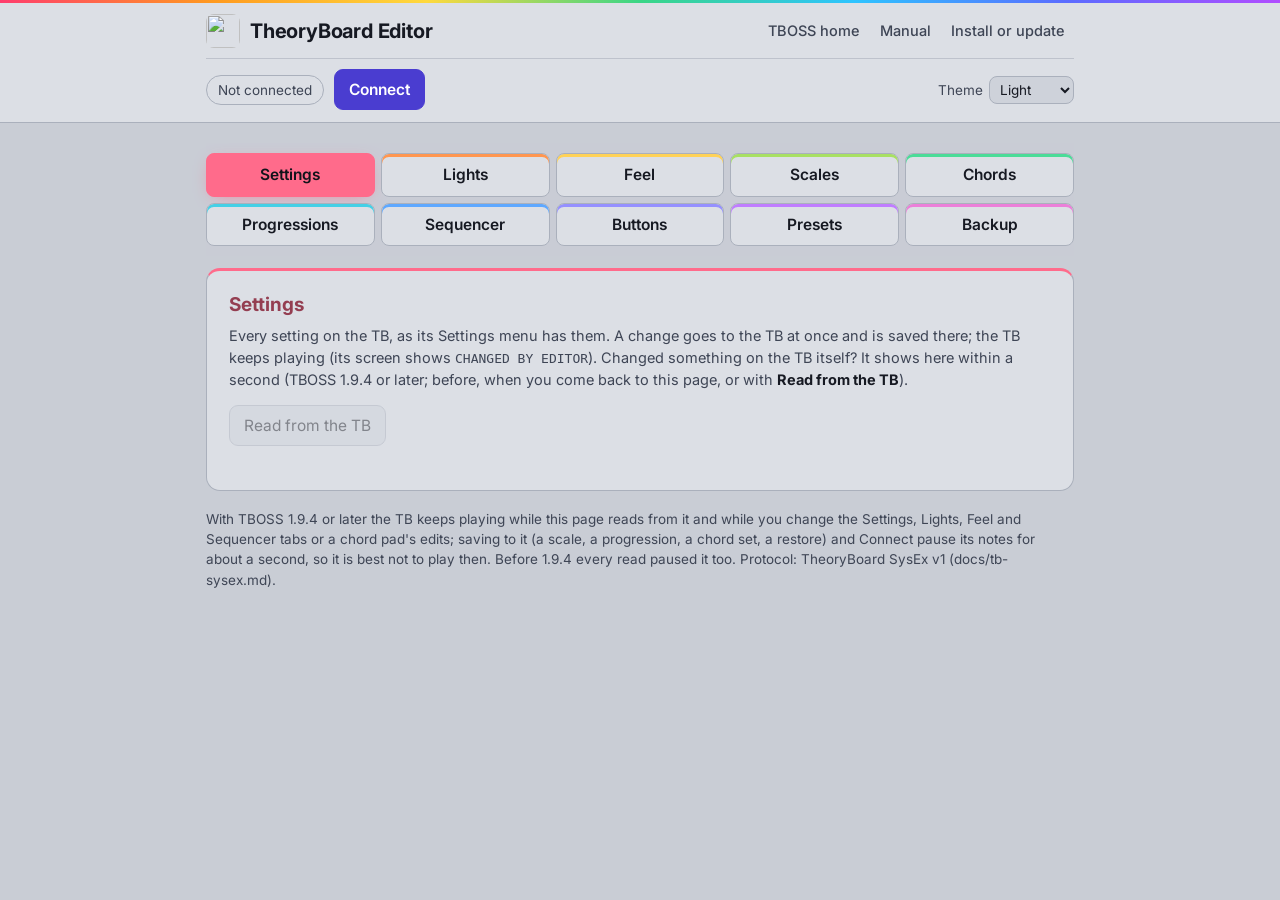
==== webapp/editor.html @ 61154320 "TBOSS 2.3: Modes, external MIDI control, tighter timing, firmer pad defaults Modes (modal interchang" ====
<!doctype html>
<!-- SPDX-License-Identifier: GPL-3.0-or-later - TheoryBoard editor: the scale library and favorites,
     user scales, chord progressions, chord sets, the center buttons, settings backup and external-memory
     backup over Web MIDI SysEx
     (protocol: tb-protocol.js, docs/tb-sysex.md; scale list: tb-scales.js from scripts/gen_scales.py;
     chord names: tb-chords.js).
     Start it with:  python scripts/tboss_editor.py   (serves it on localhost and opens it) -->
<html lang="en">
<head>
<meta charset="utf-8">
<meta name="viewport" content="width=device-width, initial-scale=1">
<title>TheoryBoard Editor</title>
<link rel="icon" href="site/tboss-logo.jpg">
<link rel="preconnect" href="https://fonts.googleapis.com">
<link rel="preconnect" href="https://fonts.gstatic.com" crossorigin>
<link rel="stylesheet" href="https://fonts.googleapis.com/css2?family=Inter:wght@400;500;600;700&display=swap">
<script>
// The theme: the editor's own choice (2.0.5: Dark, Medium or Light, tboss-editor-theme), else the site's toggle
// (tboss-theme), else the computer's.
(() => {
  const html = document.documentElement, dark = matchMedia('(prefers-color-scheme: dark)');
  const apply = () => {
    let chosen = null;
    try { chosen = localStorage.getItem('tboss-editor-theme') || localStorage.getItem('tboss-theme'); } catch { /* storage blocked */ }
    html.dataset.theme = ['dark', 'medium', 'light'].includes(chosen) ? chosen : dark.matches ? 'dark' : 'light';
  };
  apply(); dark.addEventListener('change', apply);
})();
</script>
<style>
  /* Tokens: light, then dark, then medium. 2.0.5: Light in soft grays, not white; Medium a lighter dark. */
  :root {
    color-scheme: light;
    --bg: #c9cdd5; --panel: #dcdfe5; --raise: #ced2da; --text: #161922; --muted: #3e4555; --line: #aab0bc;
    --accent: #4a3dd0; --accent-soft: #c8c4ee; --accent-text: #ffffff;
    --white-key: #f3f2ee; --black-key: #1f2024; --warn: #a3221b; --ok: #17692f;
    --rainbow: linear-gradient(90deg, #ff3d6e, #ff9a1f, #ffd93d, #3ad686, #2ec4ff, #5b6cff, #b14dff);
    --font: Inter, system-ui, -apple-system, "Segoe UI", Roboto, sans-serif;
  }
  :root[data-theme="dark"] {
    color-scheme: dark;
    --bg: #0f1117; --panel: #171a23; --raise: #20242f; --text: #f0f2f7; --muted: #b8bfcf; --line: #313748;
    --accent: #aba2ff; --accent-soft: #29254f; --accent-text: #15122c;
    --white-key: #ecebe6; --black-key: #0b0b0c; --warn: #ff8f86; --ok: #7fe0a2;
  }
  :root[data-theme="medium"] {
    color-scheme: dark;
    --bg: #272b34; --panel: #31353f; --raise: #3c414d; --text: #f1f3f8; --muted: #c5cbd8; --line: #4c5262;
    --accent: #b3abff; --accent-soft: #3d3970; --accent-text: #15122c;
    --white-key: #e6e5df; --black-key: #121214; --warn: #ff9b92; --ok: #86e3a8;
  }
  header.top label.theme { color: var(--muted); font-size: 13.5px; display: flex; align-items: center; gap: 6px; }
  header.top label.theme select { font: inherit; padding: 4px 6px; border-radius: 8px; border: 1px solid var(--line); background: var(--raise); color: var(--text); }
  * { box-sizing: border-box; }
  body { margin: 0; background: var(--bg); color: var(--text);
    font: 15.5px/1.5 var(--font); -webkit-font-smoothing: antialiased; }
  a { color: var(--accent); text-underline-offset: 2px; }
  main { max-width: 900px; margin: 0 auto; padding: 20px 16px 48px; }
  /* The site's header: the rainbow edge, the logo, the other pages, the connection. */
  header.top { position: relative; border-bottom: 1px solid var(--line); background: var(--panel); }
  header.top::before { content: ""; position: absolute; left: 0; right: 0; top: 0; height: 3px; background: var(--rainbow); }
  header.top .inner { max-width: 900px; margin: 0 auto; padding: 14px 16px 12px; display: flex; align-items: center; gap: 10px 16px; flex-wrap: wrap; }
  .brand { display: flex; align-items: center; gap: 10px; flex: 1 0 auto; } /* 2.0.6: never under the links */
  .brand img { width: 34px; height: 34px; border-radius: 8px; flex: none; }
  h1 { font-size: 20px; margin: 0; letter-spacing: -.01em; white-space: nowrap; }
  header.top nav { display: flex; gap: 2px; }
  header.top nav a { color: var(--muted); text-decoration: none; font-weight: 500; font-size: 14.5px; padding: 6px 9px; border-radius: 8px; }
  header.top nav a:hover { color: var(--text); background: var(--raise); }
  /* 2.0.6: the connection and the theme on a row of their own, under the name and the links (they overlapped) */
  header.top .session { flex: 1 0 100%; display: flex; align-items: center; gap: 10px; flex-wrap: wrap;
    padding-top: 10px; border-top: 1px solid color-mix(in srgb, var(--line) 60%, transparent); }
  header.top .session label.theme { margin-left: auto; }
  h2 { font-size: 19px; margin: 0 0 6px; letter-spacing: -.01em; }
  h3 { font-size: 16px; margin: 18px 0 8px; }
  section { background: var(--panel); border: 1px solid var(--line); border-radius: 14px; padding: 20px 22px; margin-bottom: 18px; }
  p.hint { color: var(--muted); margin: 4px 0 14px; font-size: 14.5px; max-width: 70em; }
  p.hint b { color: var(--text); }
  p.hint.note { color: var(--text); border-left: 3px solid var(--accent); padding: 6px 10px; background: color-mix(in srgb, var(--accent) 10%, transparent); }
  button { font: inherit; padding: 8px 14px; border-radius: 9px; border: 1px solid var(--line);
    background: var(--raise); color: var(--text); cursor: pointer; }
  button:hover:not(:disabled) { border-color: color-mix(in srgb, var(--accent) 55%, var(--line)); }
  button.primary { background: var(--accent); border-color: var(--accent); color: var(--accent-text); font-weight: 600; }
  button.primary:hover:not(:disabled) { filter: brightness(1.08); }
  button:disabled { opacity: .45; cursor: not-allowed; }
  :focus-visible { outline: 2px solid var(--accent); outline-offset: 2px; }
  select, input[type=text] { font: inherit; padding: 7px 9px; border-radius: 8px; border: 1px solid var(--line);
    background: var(--raise); color: var(--text); }
  input[type=checkbox], input[type=radio], input[type=range] { accent-color: var(--accent); }
  .row { display: flex; gap: 10px; align-items: center; flex-wrap: wrap; margin: 10px 0; }
  .pill { font-size: 13.5px; padding: 4px 11px; border-radius: 999px; border: 1px solid var(--line); color: var(--muted); white-space: nowrap; }
  .pill.on { color: var(--ok); border-color: var(--ok); }
  .tabs { display: flex; flex-wrap: wrap; gap: 6px; margin: 8px 0 14px; }
  .tabs button[aria-selected=true] { border-color: var(--accent); background: var(--accent-soft); color: var(--accent); font-weight: 600; }
  .piano { position: relative; height: 170px; margin: 8px 0 4px; user-select: none; touch-action: manipulation; }
  .key { position: absolute; top: 0; border: 1px solid #9a968e; border-radius: 0 0 6px 6px; cursor: pointer;
    display: flex; flex-direction: column; justify-content: flex-end; align-items: center; padding-bottom: 6px;
    font-size: 12px; font-weight: 600; }
  .key.white { height: 150px; background: var(--white-key); color: #333; z-index: 1; }
  .key.black { height: 95px; background: var(--black-key); color: #ddd; z-index: 2; border-color: #000; }
  /* Same colors as the board's pads in editor view: root white, scale notes in their
     rainbow color (tb-protocol.js PAD_HUES), other notes nearly dark. */
  .key.off { background: #26272b; color: #8a8a90; border-color: #000; }
  .key.root { cursor: default; box-shadow: inset 0 0 0 3px #26272b; }
  .key.outside { opacity: .25; cursor: default; }
  .key small { font-weight: 400; font-size: 11px; opacity: .85; }
  .key.playing { outline: 3px solid #f2c94c; outline-offset: -3px; }
  .status { min-height: 1.4em; font-size: 14px; }
  .status.err { color: var(--warn); } .status.good { color: var(--ok); }
  /* 2.0.6: a message line where the action was, one line high whatever it says, so nothing moves (board test X5);
     pinned: at the foot of the window while its part of the page is in sight */
  .status.said { white-space: nowrap; overflow: hidden; text-overflow: ellipsis; line-height: 1.4em; }
  .status.said.pinned { position: sticky; bottom: 0; z-index: 2; background: var(--panel); padding: 4px 0; }
  .lane > .status.said { margin: -4px 0 4px; }
  #sequencerBody [data-role=lanes] { overflow-anchor: none; } /* drawn anew on each change: never what the scroll holds on to */
  .step-options > .status.said { flex-basis: 100%; }
  /* Settings (Y5, Z2): plain text right under the control just changed, centred between it and the row's line
     (--said-top: the control's foot, tb-settings.js), over what is below for a moment, never moving it */
  .setting { position: relative; }
  .status.said.pop { position: absolute; top: calc(var(--said-top, 50%) + 4px); bottom: 0; right: 0; z-index: 2; min-height: 1.4em;
    display: flex; align-items: center; padding: 0 0 0 10px; background: var(--panel); font-size: 14px;
    pointer-events: none; }
  .status.said.pop:empty { display: none; }
  progress { width: 100%; height: 14px; }
  code { font-size: 13px; }
  .facts { font-size: 13.5px; color: var(--muted); }
  .hidden { display: none; }
  a.download { display: inline-block; margin-right: 12px; }
  /* Scale library */
  .lib { display: grid; grid-template-columns: minmax(0, 1fr) minmax(0, 1fr); gap: 14px; }
  @media (max-width: 680px) { .lib { grid-template-columns: minmax(0, 1fr); } }
  .list { max-height: 330px; overflow-y: auto; border: 1px solid var(--line); border-radius: 8px; }
  .list button { display: flex; width: 100%; justify-content: space-between; gap: 8px; text-align: left;
    border: 0; border-bottom: 1px solid var(--line); border-radius: 0; padding: 7px 10px; background: transparent; }
  .list button:last-child { border-bottom: 0; }
  .list button[aria-selected=true] { background: color-mix(in srgb, var(--accent) 16%, transparent); font-weight: 600; }
  .list .group { padding: 6px 10px 4px; font-size: 12px; font-weight: 600; color: var(--muted); text-transform: uppercase;
    letter-spacing: .04em; border-bottom: 1px solid var(--line); background: var(--bg); }
  .list small { color: var(--muted); font-weight: 400; white-space: nowrap; }
  .strip { display: grid; grid-template-columns: repeat(12, minmax(0, 1fr)); gap: 3px; margin: 8px 0; }
  .strip div { aspect-ratio: 1; border-radius: 6px; display: flex; align-items: center; justify-content: center;
    font-size: 11px; font-weight: 600; background: #26272b; color: #8a8a90; cursor: default; user-select: none;
    border: 1px solid #9a968e; }
  .strip.pick div { cursor: pointer; }
  .chips { display: flex; flex-wrap: wrap; gap: 6px; }
  .chips button { padding: 4px 10px; font-size: 13px; border-radius: 999px; }
  .fav { display: flex; align-items: center; gap: 6px; padding: 4px 10px; border-bottom: 1px solid var(--line); cursor: grab; }
  .fav span { flex: 1; } .fav .grip { flex: none; color: var(--muted); user-select: none; }
  .list .fav button { display: inline-block; width: auto; flex: none; padding: 2px 8px; font-size: 13px;
    border: 1px solid var(--line); border-radius: 6px; }
  .fav.dragging { opacity: .4; }
  .fav.drop-before { box-shadow: inset 0 2px 0 var(--accent); } .fav.drop-after { box-shadow: inset 0 -2px 0 var(--accent); }
  /* Progressions */
  textarea { font: inherit; width: 100%; padding: 8px 10px; border-radius: 8px; border: 1px solid var(--line);
    background: var(--panel); color: var(--text); resize: vertical; }
  .chord { display: inline-flex; flex-direction: column; align-items: center; min-width: 56px; padding: 6px 10px;
    border: 1px solid var(--line); border-radius: 8px; }
  .chord b { font-size: 16px; } .chord small { color: var(--muted); font-size: 12px; }
  .chord.borrowed { border-color: var(--accent); }
  .chord select { margin-top: 4px; font-size: 12px; padding: 1px 2px; }
  .chord label { font-size: 11px; color: var(--muted); }
  .chord.rare { border-style: dashed; }
  .chord.empty { opacity: .45; }
  /* Center buttons: the panel's printed function and what it does now. */
  .buttons { display: grid; grid-template-columns: repeat(auto-fill, minmax(200px, 1fr)); gap: 10px; margin: 12px 0 16px; }
  .buttons label { display: flex; flex-direction: column; gap: 6px; padding: 10px 12px; border: 1px solid var(--line); border-radius: 10px; background: var(--bg); }
  .buttons label span { font-weight: 600; font-size: 14.5px; }
  .buttons label select { width: 100%; }
  .buttons label.changed { border-color: var(--accent); }
  .buttons label.changed span { color: var(--accent); }
  /* Top-level tabs (1.9.0): one area of the editor at a time. */
  /* Two rows of five. */
  nav.maintabs { position: sticky; top: 0; z-index: 5; display: grid; grid-template-columns: repeat(5, minmax(0, 1fr)); gap: 6px;
    background: color-mix(in srgb, var(--bg) 90%, transparent); backdrop-filter: blur(10px); padding: 10px 0; margin: 0 0 12px; }
  nav.maintabs button { font-weight: 600; padding: 9px 6px; text-align: center; white-space: nowrap; overflow: hidden; text-overflow: ellipsis; }
  @media (max-width: 640px) { nav.maintabs { display: flex; flex-wrap: wrap; } nav.maintabs button { flex: 1 1 auto; font-size: 14px; padding: 7px 10px; } }
  section[data-tab]:not(.shown) { display: none; }
  /* Settings tab: one row per item of the board's menu. */
  .settings { display: grid; gap: 0; }
  .setting { display: grid; grid-template-columns: minmax(0, 1fr) auto; gap: 2px 14px; align-items: center;
    padding: 10px 0; border-bottom: 1px solid var(--line); }
  .setting:last-child { border-bottom: 0; }
  .setting .control { display: flex; gap: 8px; justify-content: flex-end; flex-wrap: wrap; }
  .setting .control select { max-width: 260px; }
  .setting .about, .setting .where { grid-column: 1 / -1; font-size: 14px; color: var(--muted); }
  .setting .where { font-size: 12px; }
  .setting small { color: var(--muted); font-weight: 400; }
  .setting.unused .name, .setting.unused .control { opacity: .55; }
  @media (max-width: 560px) { .setting { grid-template-columns: minmax(0, 1fr); } .setting .control { justify-content: flex-start; } }
  /* Lights tab: schemes, the board at rest, each role's palette. */
  .schemes { display: grid; grid-template-columns: repeat(auto-fill, minmax(190px, 1fr)); gap: 8px; margin: 8px 0 14px; }
  .schemes button { text-align: left; display: flex; flex-direction: column; gap: 2px; }
  .schemes button small { color: var(--muted); font-size: 12px; }
  .schemes button[aria-checked=true] { border-color: var(--accent); box-shadow: inset 0 0 0 1px var(--accent); }
  .board-picture { display: grid; grid-template-columns: minmax(0, 1fr) minmax(0, 1fr); gap: 14px; padding: 12px;
    background: #25272e; border-radius: 10px; margin: 0 0 12px; }
  .board-picture .half { display: grid; grid-template-columns: repeat(12, minmax(0, 1fr)); gap: 3px; }
  .board-picture span { aspect-ratio: 1; border-radius: 3px; }
  .board-picture span.full { box-shadow: 0 0 7px 0 currentColor; position: relative; }
  .roles { display: grid; gap: 8px; }
  .role { display: grid; grid-template-columns: minmax(120px, 180px) minmax(0, 1fr); gap: 10px; align-items: center; }
  .role .name { display: flex; align-items: center; gap: 6px; }
  .picks { display: flex; flex-wrap: wrap; gap: 4px; }
  i.swatch, button.swatch { display: inline-block; width: 22px; height: 22px; border-radius: 5px; border: 1px solid var(--line); padding: 0; }
  button.swatch[aria-pressed=true], button.builtin[aria-pressed=true] { outline: 2px solid var(--accent); outline-offset: 1px; }
  button.builtin { padding: 2px 8px; font-size: 12px; border-left: 8px solid var(--c); }
  @media (max-width: 560px) { .board-picture { grid-template-columns: minmax(0, 1fr); } .role { grid-template-columns: minmax(0, 1fr); } }
  /* Feel tab: a curve to drag, the calibration's proposal, the pads' resting levels. */
  .curve-editor { display: grid; grid-template-columns: minmax(0, 360px) minmax(0, 1fr); gap: 16px; align-items: start; margin: 4px 0 18px; }
  .curve-side { display: flex; flex-direction: column; gap: 10px; align-items: flex-start; }
  .curve-side input[type=number] { width: 5em; font: inherit; padding: 4px 6px; border-radius: 6px; border: 1px solid var(--line); background: var(--panel); color: var(--text); }
  svg.curve { width: 100%; height: auto; touch-action: none; user-select: none; }
  svg.curve .frame { fill: var(--bg); stroke: var(--line); }
  svg.curve .grid { stroke: var(--line); stroke-dasharray: 2 4; }
  svg.curve .line { fill: none; stroke: var(--accent); stroke-width: 2.5; }
  svg.curve .point { fill: var(--panel); stroke: var(--accent); stroke-width: 2.5; cursor: ns-resize; }
  svg.curve .point:focus, svg.curve .point.dragging { outline: none; fill: var(--accent); }
  svg.curve .axis { fill: var(--muted); font-size: 10px; }
  .dimmed { opacity: .45; pointer-events: none; } /* 2.0.7: a preset without curves of its own: the board's, not editable here */
  table.proposal { border-collapse: collapse; margin: 8px 0 12px; font-size: 14px; }
  table.proposal th, table.proposal td { text-align: left; padding: 4px 12px 4px 0; border-bottom: 1px solid var(--line); vertical-align: top; }
  .board-picture.heat span.high { outline: 2px solid #fff; outline-offset: -2px; }
  @media (max-width: 680px) { .curve-editor { grid-template-columns: minmax(0, 1fr); } }
  /* Sequencer tab (1.9.3): a lane's settings above its 64 steps; the chosen step's options. */
  .lane { border: 1px solid var(--line); border-radius: 10px; padding: 10px; margin: 0 0 10px; }
  .lane.chosen { border-color: var(--accent); }
  .lane.quiet .steps { opacity: .55; }
  /* 1.9.4: the chosen step's options sit under its lane */
  #sequencerBody [data-role=lanes] > h3 { margin: -4px 0 6px; padding: 8px 10px 0; }
  #sequencerBody [data-role=lanes] > .step-options { margin: 0 0 14px; padding: 4px 10px 12px;
    border-bottom: 2px solid var(--accent); }
  .lane-head { display: flex; flex-wrap: wrap; gap: 6px 10px; align-items: center; margin-bottom: 8px; }
  .lane-head input[type=number], .step-options input[type=number] { width: 4.5em; font: inherit; padding: 5px 6px; border-radius: 6px;
    border: 1px solid var(--line); background: var(--panel); color: var(--text); }
  .lane-head .euclid { display: inline-flex; gap: 6px; align-items: center; }
  .steps { display: grid; grid-template-columns: repeat(16, minmax(44px, 1fr)); gap: 3px; overflow-x: auto; }
  .steps .step { padding: 6px 2px; font-size: 11px; border-radius: 5px; min-width: 0; overflow: hidden; white-space: nowrap; text-overflow: ellipsis; color: var(--muted); }
  .steps .step.beat { border-left: 3px solid var(--line); }
  .steps .step.on { background: color-mix(in srgb, var(--text) 34%, var(--panel)); color: var(--text); font-weight: 600;
    box-shadow: inset 0 0 0 3px var(--ring, transparent); } /* 1.9.4: medium gray, ringed in the board's color for it */
  .step-options label.plays { font-weight: 600; }
  .step-options label.plays select { font-weight: 600; border-color: var(--accent); }
  .steps .step.past { opacity: .35; }
  .steps .step.chosen { outline: 2px solid var(--accent); outline-offset: 1px; }
  .steps .step.inrange { box-shadow: inset 0 -3px 0 var(--accent); }
  .lane-head .lane-tools, .lane-head .lane-gen { display: inline-flex; gap: 4px; align-items: center; }
  .step-options { display: flex; flex-wrap: wrap; gap: 10px 16px; align-items: center; }
  /* Chords tab: the 48 chord pads with their edits, as on the board (12 columns, 4 rows). */
  .pad-scroll { overflow-x: auto; }
  .chord-pads { display: grid; grid-template-columns: repeat(12, minmax(58px, 1fr)); gap: 3px; min-width: 740px; }
  .chord-pad { border: 1px solid var(--line); border-radius: 8px; padding: 4px; display: flex; flex-direction: column; gap: 3px; min-width: 0; }
  .chord-pad b { font-size: 13px; white-space: nowrap; overflow: hidden; text-overflow: ellipsis; }
  .chord-pad b.stale { color: var(--muted); }
  .chord-pad.edited { border-color: var(--accent); }
  .chord-pad.silent { opacity: .5; }
  .pad-tools { display: flex; flex-wrap: wrap; gap: 2px; }
  .pad-tools button { padding: 1px 4px; font-size: 11px; border-radius: 4px; }
  .pad-tools button[aria-pressed=true] { background: color-mix(in srgb, var(--accent) 22%, var(--panel)); border-color: var(--accent); }
  /* Presets tab: a row per preset. */
  .preset-list { display: grid; gap: 0; margin-bottom: 10px; }
  .preset { display: grid; grid-template-columns: 2em auto minmax(0, 1fr); gap: 4px 12px; align-items: center; padding: 8px 0; border-bottom: 1px solid var(--line); }
  .preset .preset-tools { grid-column: 2 / -1; display: flex; flex-wrap: wrap; gap: 6px; }
  .preset .preset-tools button { padding: 5px 10px; font-size: 13px; }
  .preset.empty b { color: var(--muted); }
  table.compare tr.differs td { font-weight: 600; }
  /* Buttons tab: the MIDI map (2.1.0), a row per slot. */
  .ccmap { display: grid; gap: 4px; margin: 10px 0; overflow-x: auto; }
  .ccrow { display: grid; grid-template-columns: 1.6em 4.2em minmax(7em, auto) minmax(9em, 1fr) minmax(5em, auto) minmax(5em, auto) 3.5em 7.5em;
    gap: 6px; align-items: center; min-width: 640px; }
  .ccrow.cchead span { font-size: 12px; color: var(--muted); }
  .ccrow.unused .ccn { color: var(--muted); }
  .ccrow input[type=number] { width: 4em; }
  @media (max-width: 560px) { .preset { grid-template-columns: 2em minmax(0, 1fr); } .preset .facts { grid-column: 2; } }

  /* Each area has its own color from the rainbow, like the board's lit pads: a strip on its tab, the tab lit when
     shown, and the area's panel takes it as its accent. */
  [data-tab="settings"] { --hue: #ff6b8b; } [data-tab="lights"] { --hue: #ff9650; }
  [data-tab="feel"] { --hue: #ffd257; } [data-tab="scales"] { --hue: #a8e063; }
  [data-tab="chords"] { --hue: #4bdc98; } [data-tab="progressions"] { --hue: #45d0e6; }
  [data-tab="sequencer"] { --hue: #5ea8ff; } [data-tab="buttons"] { --hue: #9590ff; }
  [data-tab="presets"] { --hue: #c07dff; } [data-tab="backup"] { --hue: #ec7fd9; }
  :root[data-theme="dark"] section[data-tab], :root[data-theme="medium"] section[data-tab] { --accent: var(--hue); --accent-soft: color-mix(in srgb, var(--hue) 18%, var(--panel)); --accent-text: #11131a; }
  :root[data-theme="light"] section[data-tab] { --accent: color-mix(in srgb, var(--hue) 58%, #000); --accent-soft: color-mix(in srgb, var(--hue) 22%, var(--panel)); }
  nav.maintabs button { background: var(--panel); box-shadow: inset 0 3px 0 var(--hue); border-radius: 8px; }
  nav.maintabs button:hover { border-color: var(--hue); }
  nav.maintabs button[aria-selected=true] { background: var(--hue); border-color: var(--hue); color: #11131a;
    box-shadow: 0 4px 18px -8px var(--hue); }
  section[data-tab] > h2 { color: var(--accent); }
  section[data-tab] { border-top: 3px solid var(--hue); }
</style>
</head>
<body>
<header class="top"><div class="inner">
  <a class="brand" href="./" style="text-decoration: none; color: inherit"><img src="site/tboss-logo.jpg" alt=""><h1>TheoryBoard Editor</h1></a>
  <nav aria-label="Site"><a href="./">TBOSS home</a><a href="manual">Manual</a><a href="install">Install or update</a></nav>
  <div class="session"><span id="conn" class="pill">Not connected</span>
    <button id="connect" class="primary">Connect</button>
    <label class="theme">Theme <select id="theme"><option value="dark">Dark</option><option value="medium">Medium</option><option value="light">Light</option></select></label></div>
</div></header>
<main>
  <div id="unsupported" class="status err hidden">This browser has no Web MIDI. Use Chrome or Edge on a desktop computer.</div>
  <div class="row hidden" id="ports">
    <label>Board: <select id="portSelect"></select></label>
    <span class="facts" id="facts"></span>
  </div>
  <nav class="tabs maintabs" role="tablist" id="mainTabs">
    <button role="tab" data-tab="settings">Settings</button>
    <button role="tab" data-tab="lights">Lights</button>
    <button role="tab" data-tab="feel">Feel</button>
    <button role="tab" data-tab="scales">Scales</button>
    <button role="tab" data-tab="chords">Chords</button>
    <button role="tab" data-tab="progressions">Progressions</button>
    <button role="tab" data-tab="sequencer">Sequencer</button>
    <button role="tab" data-tab="buttons">Buttons</button>
    <button role="tab" data-tab="presets">Presets</button>
    <button role="tab" data-tab="backup">Backup</button>
  </nav>

  <section id="settings" data-tab="settings">
    <h2>Settings</h2>
    <div id="settingsBody"></div>
  </section>

  <section id="lights" data-tab="lights">
    <h2>Lights</h2>
    <div id="lightsBody"></div>
  </section>

  <section id="feel" data-tab="feel">
    <h2>Feel</h2>
    <div id="feelBody"></div>
  </section>

  <section id="library" data-tab="scales">
    <h2>Scale library</h2>
    <p class="hint">Every scale the TB has built in, grouped into families. Pick one to see and hear it, then play it on the TB or
      add it to your favorites: with Settings → Play → Arrows set to Scale, the TB's ▲/▼ step through your favorites.
      <b>Find by notes</b> lists every scale and key that contains the notes you pick (click them, or play them on any MIDI
      keyboard). <b>One note away</b> shows the scales you get by moving one note a semitone.</p>
    <div class="tabs" role="tablist">
      <button id="modeBrowse" role="tab" aria-selected="true">Browse</button>
      <button id="modeFind" role="tab" aria-selected="false">Find by notes</button>
    </div>
    <div class="lib">
      <div>
        <div id="browseControls" class="row">
          <label>Group <select id="libGroup"><option value="">All scales</option></select></label>
          <label>Order <select id="libOrder"><option value="group">As listed</option><option value="bright">Bright → dark</option></select></label>
        </div>
        <div id="findControls" class="hidden">
          <div class="strip pick" id="findStrip" aria-label="Notes to find"></div>
          <div class="row"><button id="findClear">Clear notes</button><label><input type="checkbox" id="findListen"> Listen to MIDI keyboards</label></div>
        </div>
        <div class="list" id="libList"></div>
      </div>
      <div>
        <div class="row"><b id="libName">Major (Ionian)</b><small class="facts" id="libFacts"></small></div>
        <div class="row"><label>Key <select id="libRoot"></select></label></div>
        <div class="strip" id="libStrip"></div>
        <div class="row">
          <button id="libPlay">▶ Play</button>
          <button id="libUse" disabled>Play it on the TB</button>
          <button id="libFav" disabled>Add to favorites</button>
          <button id="libCopy">Copy to my scales</button>
        </div>
        <div class="facts">One note away:</div>
        <div class="chips" id="libNear"></div>
        <div class="status" id="libStatus"></div>
      </div>
    </div>
    <h2 style="margin-top:16px">Favorites <small class="facts" id="favCount"></small></h2>
    <p class="hint" id="favHint">Connect a TB with TBOSS 0.7.0 or later to keep favorites on it.</p>
    <div class="list" id="favList"></div>
    <div class="row">
      <button id="favSave" class="primary" disabled>Save favorites to the TB</button>
      <button id="favClear" disabled>Remove all</button>
    </div>
    <div class="status" id="favStatus"></div>
  </section>

  <section id="scales" data-tab="scales">
    <h2>Custom scales (U1 to U12)</h2>
    <p class="hint">Click keys to build a scale. The root is always included and a scale needs at least 5 notes.
      Scales are stored relative to the root, so the TB's root buttons can play them in any key.
      The keys use the same colors as the TB: while you edit, all of its pads show the scale as 12 columns of
      semitones from the root (root white, scale notes in color, other notes dark), and its screen shows the slot and
      the notes.</p>
    <div class="tabs" role="tablist" id="slotTabs"></div>
    <div class="row">
      <label>Root for listening <select id="root"></select></label>
      <label>Start from <select id="startFrom"><option value="">choose a scale…</option></select></label>
    </div>
    <div class="piano" id="piano" aria-label="One octave of piano keys"></div>
    <div class="row"><span id="summary"></span></div>
    <div class="row">
      <label>Name <input type="text" id="name" maxlength="12" placeholder="MY SCALE" size="14"></label>
      <button id="play">▶ Play</button>
      <button id="save" class="primary" disabled>Save to U1</button>
      <button id="use" disabled>Use it on the TB</button>
      <button id="clear" disabled>Clear slot</button>
    </div>
    <div class="status" id="scaleStatus"></div>
  </section>

  <section id="progressions" data-tab="progressions">
    <h2>Progressions (P1 to P8)</h2>
    <p class="hint">Type the chords of a song, for example <code>Am D Dm Am C G E7 Am</code>, pick its key and save it to a slot.
      The editor finds each chord on the chord pads; a chord that is not in the key's scale is borrowed from the closest
      scale that has it (D from A Dorian, E7 from A harmonic minor) and plays from that scale. Each chord lasts one unit;
      write <code>Am*2</code> (or <code>Am Am</code>) for two. Slash chords (<code>C/G</code>) put the chord's third or fifth
      in the bass. On the TB, Settings → Sequence → Progression picks the slot; ▲ (with Settings → Play → Arrows set to
      Sequencer), the pedal or a DAW's Start plays it. The TB stores steps of the scale, not notes: its root buttons
      transpose the progression, so the key here only names the chords.
      <a href="https://github.com/armandhammer/TBOSS/blob/main/docs/manual.md#progressions" target="_blank" rel="noopener">The manual</a>
      walks through recording, playing and typing a progression, step by step.</p>
    <p class="hint" id="progHint">Connect a TB with TBOSS 0.11.0 or later to keep progressions on it.</p>
    <div class="tabs" role="tablist" id="progTabs"></div>
    <div class="row">
      <label>Key <select id="progRoot"></select></label>
      <select id="progScale" aria-label="Scale"></select>
      <label>Each unit <select id="progUnit"></select></label>
    </div>
    <textarea id="progText" rows="2" placeholder="Am D Dm Am C G E7 Am" spellcheck="false" aria-label="Chords"></textarea>
    <div class="chips" id="progChords" style="margin-top:8px"></div>
    <div class="row">
      <button id="progSave" class="primary" disabled>Save to P1</button>
      <button id="progCopy">Copy as text</button>
      <button id="progClear" disabled>Clear P1</button>
    </div>
    <div class="status" id="progStatus"></div>
    <p class="hint v2only hidden">Each chord's chance (TBOSS 2.0): under each chord, how often it plays as written, and what
      plays the other times: a rest, or the borrowed chord (the same chord pad in the parallel major or minor key, so C
      becomes Cm in C major). Changes to a saved progression go to the TB at once; a new one takes them with Save.</p>
    <div class="v2only hidden" id="chainBox">
      <h3>Chain</h3>
      <p class="hint">Up to 8 progressions played one after another, then again from the first, for example P1 &gt; P1 &gt; P2
        &gt; P3. On the TB, Settings → Sequence → <i>Chain</i> On (or Shift + root button 9) makes Play, the pedal and a
        DAW's Start play the chain instead of the selected progression; the play screen shows where it is
        (<code>C2/4 P1 …</code>).</p>
      <div class="row" id="chainLinks"></div>
      <div class="row"><button id="chainSave" class="primary" disabled>Save chain</button><span class="status" id="chainStatus"></span></div>
    </div>
  </section>

  <section id="chordsets" data-tab="chords">
    <h2>Chord sets (1 to 8)</h2>
    <p class="hint">Put any chords on the chord pads: type up to 12, one per column of pads from left to right, for example
      <code>C Dm Em F G Am Bb Ab Fm D7 E7 G7</code>. <code>-</code> leaves a column without a chord. A chord's root goes
      in the octave above the key's root; add <code>'</code> (as in <code>G7'</code>) to put it an octave higher. The rows
      play the chord's inversions, root position at the bottom, like the scale's chords. The chords are written in the
      key chosen here; on the TB the root buttons transpose them, and the mode buttons still change the melody half.
      On the TB: Settings → Chords → Chord set (Scale = the scale's own chords, Grid = the scale's chords with a chord
      type per row: triads at the bottom, then sevenths, sus chords and ninths at the top; Full = the original
      TheoryBoard's Full layout).</p>
    <p class="hint" id="setHint">Connect a TB with TBOSS 1.0 or later to keep chord sets on it.</p>
    <div class="tabs" role="tablist" id="setTabs"></div>
    <div class="row">
      <label>Written in <select id="setKey"></select></label>
      <label>Start from <select id="setStart"><option value="">an example…</option></select></label>
      <label>Name <input type="text" id="setName" maxlength="12" placeholder="MY CHORDS" size="14"></label>
    </div>
    <textarea id="setText" rows="2" placeholder="C Dm Em F G Am Bb Ab Fm D7 E7 G7" spellcheck="false" aria-label="Chords"></textarea>
    <div class="chips" id="setChords" style="margin-top:8px"></div>
    <div class="row">
      <button id="setSave" class="primary" disabled>Save to set 1</button>
      <button id="setUse" disabled>Use it on the TB</button>
      <button id="setOff" disabled>Back to the scale's chords</button>
      <button id="setGrid" disabled title="The scale's chords with a chord type per row: triads, sevenths, sus, ninths from the bottom up">Chord grid on the TB</button>
      <button id="setFull" disabled title="The original TheoryBoard's Full layout: each chord of the scale with its variations">Full layout on the TB</button>
      <button id="setClear" disabled>Clear set 1</button>
    </div>
    <div class="status" id="setStatus"></div>
    <p class="hint hidden" id="setCovered"></p>
  </section>

  <section id="padEdits" data-tab="chords">
    <h2>Chord pad edits</h2>
    <div id="padEditsBody"></div>
  </section>

  <section id="sequencer" data-tab="sequencer">
    <h2>Step sequencer</h2>
    <div id="sequencerBody"></div>
  </section>

  <section id="center" data-tab="buttons">
    <h2>Center buttons</h2>
    <p class="hint">Choose what each of the 14 buttons in the middle of the TB does; each is named by what is printed on it.
      Make one <b>Shift</b> to give the others a second meaning while it is held (or after two quick taps, which latch it):
      Shift + another center button = its printed function, Shift + root button 1–8 = play progression P1–P8, Shift + mode
      button 1–8 = load preset 1–8, Shift + chord pad = pick that chord for Settings → Chords without playing it.
      "While held" actions shape every chord you play while you hold the button. On the TB: Settings → Buttons.</p>
    <p class="hint" id="btnHint">Connect a TB with TBOSS 1.0 or later to set its buttons.</p>
    <div class="buttons" id="btnList"></div>
    <div class="row hidden" id="u3Row"><label>U3 button (top right) <select id="btnU3">
      <option value="0">Its scale (user scale U3)</option><option value="1">Shift</option></select></label>
      <span class="hint">TBOSS 2.0. As Shift: a tap is Shift for the next button or chord pad, two quick taps latch it, held it
        is Shift while held. Shift + the buttons under the screen do more (the screen's bottom line shows what).</span></div>
    <div class="row">
      <button id="btnSave" class="primary" disabled>Save to the TB</button>
      <button id="btnReset">Printed functions</button>
    </div>
    <div class="status" id="btnStatus"></div>
  </section>

  <section id="midimap" data-tab="buttons">
    <h2>MIDI map</h2>
    <div id="midiMapBody"></div>
  </section>

  <section id="presets" data-tab="presets">
    <h2>Presets</h2>
    <div id="presetsBody"></div>
  </section>

  <section id="backupSection" data-tab="backup">
    <h2>Settings backup</h2>
    <p class="hint">Saves the current settings, the 8 presets, the user scales, your favorites, progressions, chord sets and the step pattern to a file, and puts them back later
      (for example after installing new firmware, which clears them).</p>
    <div class="row">
      <button id="backup" disabled>Download settings backup</button>
      <label><button id="restorePick" disabled>Restore from file…</button><input type="file" id="restoreFile" accept=".json" class="hidden"></label>
    </div>
    <div class="status" id="settingsStatus"></div>
  </section>

  <section id="norSection" data-tab="backup">
    <h2>External memory backup</h2>
    <p class="hint">Copies the TB's 16 MB memory chip (the original firmware's data) to a file. Read-only: the firmware cannot
      write to that chip. It reads everything twice and only calls the copy verified if both reads match.
      Takes several minutes per read; the TB does not play while it runs.</p>
    <div class="row">
      <button id="norStart" disabled>Back up external memory</button>
      <button id="norCancel" class="hidden">Cancel</button>
    </div>
    <progress id="norProgress" value="0" max="1" class="hidden"></progress>
    <div class="status" id="norStatus"></div>
    <div id="norLinks"></div>
  </section>

  <p class="facts">With TBOSS 1.9.4 or later the TB keeps playing while this page reads from it and while you change the
    Settings, Lights, Feel and Sequencer tabs or a chord pad's edits; saving to it (a scale, a progression, a chord set, a
    restore) and Connect pause its notes for about a second, so it is best not to play then. Before 1.9.4 every read
    paused it too. Protocol: TheoryBoard SysEx v1 (docs/tb-sysex.md).</p>
</main>
<script type="module">
import * as tb from './tb-protocol.js';
import * as midi from './tb-midi.js';
import * as chords from './tb-chords.js';
import { settingsTab } from './tb-settings.js';
import { lightsTab } from './tb-lights-tab.js';
import { feelTab } from './tb-feel-tab.js';
import { sequencerTab } from './tb-sequencer-tab.js';
import { padsTab } from './tb-pads-tab.js';
import { presetsTab } from './tb-presets-tab.js';
import { controlTab } from './tb-control-tab.js';

const $ = (id) => document.getElementById(id);
const NOTES = ['C', 'C#', 'D', 'D#', 'E', 'F', 'F#', 'G', 'G#', 'A', 'A#', 'B'];
const BLACK = new Set([1, 3, 6, 8, 10]);
const state = { access: null, out: null, inp: null, info: null, slot: 0, slots: [null, null, null],
  mask: tb.maskOf([0, 2, 4, 5, 7, 9, 11]), root: 0, busy: false, cancel: false };

// ---- Web MIDI request/reply (tb-midi.js) -------------------------------------------
const link = midi.caller();
const call = (message, timeout) => link.call(message, timeout);
const ok = (message, timeout) => link.ok(message, timeout);
function say(id, text, kind = '') { const el = $(id); el.textContent = text; el.className = 'status ' + kind; }

// ---- connection -------------------------------------------------------------
function fillPorts() {
  const sel = $('portSelect'); const list = midi.boardOutputs(state.access);
  sel.innerHTML = '';
  if (list.length && !/theoryboard/i.test(list[0].name)) sel.add(new Option('Choose the TB port', ''));
  for (const p of list) sel.add(new Option(p.name, p.id));
  $('ports').classList.toggle('hidden', !list.length);
  return list;
}
async function usePort(id) {
  state.out = state.access.outputs.get(id) || null;
  state.inp = midi.inputFor(state.access, state.out);
  link.use(state.out, state.inp);
  await identify();
}
async function identify() {
  try {
    state.info = tb.decodeIdentify(await ok(tb.identify()));
    const i = state.info;
    $('conn').textContent = 'Connected'; $('conn').classList.add('on');
    $('facts').textContent = `firmware ${i.version ? 'TBOSS ' + i.version : 'stage ' + i.stage}, protocol v${i.protocol}; external memory: ` +
      (i.norPresent ? `${i.norBytes / 1048576} MB (JEDEC ${i.jedec.map((b) => b.toString(16).padStart(2, '0')).join(' ')})` : 'not found');
    for (const b of ['backup', 'restorePick']) $(b).disabled = false;
    $('norStart').disabled = !i.norPresent;
  } catch (e) {
    state.info = null;
    $('conn').textContent = 'No TheoryBoard reply'; $('conn').classList.remove('on');
    say('scaleStatus', `Could not talk to the TB (${e.message}). Is TBOSS installed and the right port chosen?`, 'err');
    refreshButtons();
    return;
  }
  try {
    await loadSlots();
    await loadFavorites();
    await loadChordSets();
    await loadProgressions();
    await loadButtons();
    await settings.connected();
    await looks.connected();
    await feels.connected();
    await steps.connected();
    await padEdits.connected();
    await presetList.connected();
    await midiMap.connected();
  } catch (e) { // the board answered: this is the page itself (for example half of it loaded from an old cache)
    say('scaleStatus', `The page hit an error (${e.message}). Reload it with Ctrl+F5 (Cmd+Shift+R on a Mac).`, 'err');
  }
  refreshButtons();
}
$('connect').onclick = async () => {
  if (!navigator.requestMIDIAccess) { $('unsupported').classList.remove('hidden'); return; }
  try {
    state.access = state.access || await midi.access(); // 2.0.6: Reconnect doesn't reopen the ports
  } catch (e) {
    say('scaleStatus', e.message[0].toUpperCase() + e.message.slice(1) + '.', 'err');
    return;
  }
  state.access.onstatechange = () => {
    const list = fillPorts();
    if (!list.some((p) => state.out && p.id === state.out.id)) { state.out = null; link.use(null, null); }
  };
  const list = fillPorts();
  if (!list.length) { say('scaleStatus', 'No MIDI devices found. Plug in the TB and press Connect again.', 'err'); return; }
  $('connect').textContent = 'Reconnect';
  // Nothing goes to a port not named TheoryBoard until it is chosen (a SysEx can upset another device's driver).
  if (!/theoryboard/i.test(list[0].name)) {
    say('scaleStatus', 'No TheoryBoard port found. Plug in the TB and press Reconnect, or choose its port from the list.', 'err');
    return;
  }
  await usePort(list[0].id);
};
$('portSelect').onchange = (e) => { if (e.target.value) usePort(e.target.value); };

// ---- scale editor -----------------------------------------------------------
for (let i = 0; i < 12; i++) $('root').add(new Option(NOTES[i], i));
tb.KNOWN_SCALES.forEach((s, i) => $('startFrom').add(new Option(s.name, i)));
$('startFrom').onchange = (e) => {
  const s = tb.KNOWN_SCALES[e.target.value];
  if (s) { state.mask = s.mask; $('name').value = tb.cleanName(s.short); draw(); previewScale(); refreshButtons(); }
  e.target.value = '';
};
$('name').oninput = (e) => { const c = tb.cleanName(e.target.value); if (c !== e.target.value.toUpperCase().trimEnd()) e.target.value = c; refreshButtons(); };

// User slots: 12 on firmware 0.6.0+, 3 before (IDENTIFY says which).
const userSlots = () => (state.info && state.info.userScales) || 3;
function slotLabel(i) { const s = state.slots[i]; return `U${i + 1}` + (s && s.mask ? ` · ${s.name || 'unnamed'}` : ' · empty'); }
function drawTabs() {
  const tabs = $('slotTabs'); tabs.innerHTML = '';
  if (state.slot >= userSlots()) state.slot = 0;
  for (let i = 0; i < userSlots(); i++) {
    const b = document.createElement('button');
    b.textContent = slotLabel(i); b.setAttribute('role', 'tab'); b.setAttribute('aria-selected', String(i === state.slot));
    b.onclick = () => { state.slot = i; const s = state.slots[i]; if (s && s.mask) { state.mask = s.mask; $('name').value = s.name; } drawTabs(); draw(); refreshButtons(); previewScale(); };
    tabs.appendChild(b);
  }
}
function draw() {
  const piano = $('piano'); piano.innerHTML = '';
  // Keys from the white key at/below the root to the white key at/above root + 12.
  const lo = BLACK.has(state.root) ? state.root - 1 : state.root;
  const hiTop = state.root + 12;
  const hi = BLACK.has(hiTop % 12) ? hiTop + 1 : hiTop;
  const whites = []; for (let p = lo; p <= hi; p++) if (!BLACK.has(((p % 12) + 12) % 12)) whites.push(p);
  const w = 100 / whites.length;
  const place = (p, x, width, black) => {
    const offset = p - state.root, pc = ((p % 12) + 12) % 12;
    const k = document.createElement('div');
    k.className = 'key ' + (black ? 'black' : 'white');
    k.dataset.offset = String(offset);
    k.style.left = x + '%'; k.style.width = width + '%';
    const inside = offset >= 0 && offset <= 12;
    const isRoot = offset === 0 || offset === 12;
    const on = inside && ((state.mask >> (offset % 12)) & 1);
    if (!inside) k.classList.add('outside');
    else if (isRoot || on) {
      const [r, g, b] = isRoot ? [255, 255, 255] : tb.PAD_HUES[pc];
      k.style.background = `rgb(${r}, ${g}, ${b})`;
      k.style.color = 0.299 * r + 0.587 * g + 0.114 * b > 140 ? '#111' : '#fff'; // readable on light and dark colors
      if (isRoot) k.classList.add('root');
    } else k.classList.add('off');
    k.innerHTML = inside ? `${NOTES[pc]}<small>${tb.INTERVALS[offset % 12]}</small>` : NOTES[pc];
    k.title = inside ? (isRoot ? 'Root (always in the scale)' : `${NOTES[pc]}: click to ${on ? 'remove' : 'add'}`) : '';
    if (inside && !isRoot) k.onclick = () => { state.mask ^= 1 << offset; draw(); previewScale(); };
    piano.appendChild(k);
  };
  whites.forEach((p, i) => place(p, i * w, w, false));
  whites.forEach((p, i) => { const b = p + 1; if (BLACK.has(((b % 12) + 12) % 12) && b <= hi) place(b, (i + 1) * w - w * 0.3, w * 0.6, true); });
  const n = tb.noteCount(state.mask), names = tb.scaleNamesFor(state.mask);
  $('summary').textContent = `${n} notes` + (names.length ? ` · this is ${names.join(' / ')}` : '') +
    (n < 5 ? ' · add at least ' + (5 - n) + ' more' : '');
  refreshButtons();
}
function refreshButtons() {
  const connected = !!state.info, valid = tb.maskOk(state.mask);
  $('save').textContent = `Save to U${state.slot + 1}`;
  $('save').disabled = !connected || !valid || state.busy;
  const stored = state.slots[state.slot];
  $('use').disabled = !connected || !stored || !stored.mask || state.busy;
  $('clear').disabled = !connected || !stored || !stored.mask || state.busy;
}
async function loadSlots() {
  state.slots = [];
  for (let i = 0; i < userSlots(); i++) {
    try { state.slots[i] = tb.decodeScale(await ok(tb.getScale(i))); } catch { state.slots[i] = null; }
  }
  const s = state.slots[state.slot];
  if (s && s.mask) { state.mask = s.mask; $('name').value = s.name; }
  drawTabs(); draw();
}
$('save').onclick = async () => {
  const slot = state.slot, name = tb.cleanName($('name').value) || `SCALE U${slot + 1}`;
  state.busy = true; refreshButtons();
  try {
    await ok(tb.setScale(slot, state.mask, name));
    state.slots[slot] = tb.decodeScale(await ok(tb.getScale(slot)));
    $('name').value = state.slots[slot].name;
    say('scaleStatus', `Saved to U${slot + 1}. Press U${slot + 1} on the TB (or "Use it on the TB") to play it.`, 'good');
  } catch (e) {
    say('scaleStatus', `Not saved: ${e.message}.` + (e.message.includes('accepted') ? ' (A scale in use must keep at least 5 notes and fit the pads.)' : ''), 'err');
  }
  state.busy = false; drawTabs(); refreshButtons();
};
$('use').onclick = async () => {
  try { await ok(tb.selectScale(tb.BUILT_IN_SCALES + state.slot)); say('scaleStatus', `The TB now plays U${state.slot + 1}.`, 'good'); }
  catch (e) { say('scaleStatus', `Could not select it: ${e.message}.`, 'err'); }
};
$('clear').onclick = async () => {
  const slot = state.slot;
  try {
    await ok(tb.setScale(slot, 0, ''));
    state.slots[slot] = { slot, mask: 0, name: '' };
    say('scaleStatus', `U${slot + 1} is empty now.`, 'good');
  } catch (e) { say('scaleStatus', `Not cleared: ${e.message} (the scale in use cannot be cleared; pick another first).`, 'err'); }
  drawTabs(); refreshButtons();
};

// Preview on the TB while editing a scale (no reply, does not pause playing). It takes over the
// TB's display and pad lights and expires there after 5 s, so it is refreshed every 2 s, but only
// while a scale is being worked on: it starts with a change in the scale library or the custom
// scales, and ends when anything else on the page is used, after 2 minutes without a touch in
// those two panels, or when the page is hidden (before 1.0.0 it ran whenever the page was in
// front, hiding the play screen while the other panels were used).
const PREVIEW_MS = 120000;
let previewUntil = 0;
function sendPreview(off = false) {
  if (!state.out || !state.info) return;
  const slot = tb.versionAtLeast(state.info.version, 0, 5) ? state.slot : undefined;
  try { state.out.send(tb.preview(off ? 0 : state.mask, state.root, slot)); } catch { /* port gone */ }
}
function previewScale() { previewUntil = Date.now() + PREVIEW_MS; sendPreview(); }
function stopPreview() { if (previewUntil) { previewUntil = 0; sendPreview(true); } }
const inScalePanels = (el) => !!(el && el.closest && el.closest('#library, #scales'));
['pointerdown', 'focusin'].forEach((type) => document.addEventListener(type, (e) => {
  if (!previewUntil) return;
  if (inScalePanels(e.target)) previewUntil = Date.now() + PREVIEW_MS; else stopPreview();
}, true));
setInterval(() => {
  if (!previewUntil) return;
  if (document.visibilityState !== 'visible' || Date.now() > previewUntil) stopPreview(); else sendPreview();
}, 2000);
document.addEventListener('visibilitychange', () => { if (document.visibilityState !== 'visible') stopPreview(); });
window.addEventListener('pagehide', stopPreview);

// Listen in the browser: the scale up an octave from the chosen root.
// The keys light up as they sound, so it is visible even when the speakers are silent.
let audio = null;
$('play').onclick = async () => {
  const offsets = [...tb.semitonesOf(state.mask), 12];
  try {
    audio = audio || new (window.AudioContext || window.webkitAudioContext)();
    if (audio.state !== 'running') await audio.resume();
    const t0 = audio.currentTime + 0.05;
    offsets.forEach((offset, i) => {
      const osc = audio.createOscillator(), gain = audio.createGain();
      osc.type = 'triangle'; osc.frequency.value = 440 * 2 ** ((60 + state.root + offset - 69) / 12);
      const t = t0 + i * 0.28;
      gain.gain.setValueAtTime(0, audio.currentTime);
      gain.gain.setValueAtTime(0, t); gain.gain.linearRampToValueAtTime(0.3, t + 0.02);
      gain.gain.exponentialRampToValueAtTime(0.001, t + 0.5);
      osc.connect(gain).connect(audio.destination); osc.start(t); osc.stop(t + 0.55);
    });
    offsets.forEach((offset, i) => setTimeout(() => {
      document.querySelectorAll('.key.playing').forEach((k) => k.classList.remove('playing'));
      const key = document.querySelector(`.key[data-offset="${offset}"]`);
      if (key) key.classList.add('playing');
    }, 50 + i * 280));
    setTimeout(() => document.querySelectorAll('.key.playing').forEach((k) => k.classList.remove('playing')), 50 + offsets.length * 280);
    say('scaleStatus', `Playing ${offsets.map((o) => NOTES[(state.root + o) % 12]).join(' ')} (audio ${audio.state}, ` +
      `${audio.sampleRate} Hz). Silent? Check the computer's volume, the tab is not muted, and no other program ` +
      `(for example a DAW or audio interface in exclusive/ASIO mode) is holding the sound device.`);
  } catch (e) {
    say('scaleStatus', `Could not play sound in this browser: ${e.message}`, 'err');
  }
};


// ---- scale library, find by notes, one note away, favorites ---------------------------------
const lib = { mode: 'browse', sel: tb.KNOWN_SCALES[0], find: 0, favs: [], favDirty: false, listeners: [] };
const favSupported = () => !!state.info && tb.versionAtLeast(state.info.version, 0, 7);
// Built-in scales and the user slots that hold a scale (ids 12..23).
function libScales() {
  const mine = state.slots.map((s, i) => (s && s.mask ? { id: tb.USER_FIRST + i, name: `U${i + 1} · ${s.name || 'unnamed'}`,
    short: `U${i + 1}`, group: 'My scales', mask: s.mask } : null)).filter(Boolean);
  return [...tb.KNOWN_SCALES, ...mine];
}
function nameOf(id) {
  const s = libScales().find((x) => x.id === id);
  return s ? s.name : id >= tb.USER_FIRST && id < tb.USER_FIRST + 12 ? `U${id - tb.USER_FIRST + 1} (empty)` : `scale ${id}`;
}
for (const g of [...new Set(tb.KNOWN_SCALES.map((s) => s.group)), 'My scales']) $('libGroup').add(new Option(g, g));
for (let i = 0; i < 12; i++) $('libRoot').add(new Option(NOTES[i], i));
function setRoot(root) { state.root = root; $('root').value = String(root); $('libRoot').value = String(root); draw(); drawLibDetail(); previewScale(); }
$('root').onchange = (e) => setRoot(+e.target.value);
$('libRoot').onchange = (e) => setRoot(+e.target.value);
function cell(el, pc, on, root, label) {
  const [r, g, b] = root ? [255, 255, 255] : tb.PAD_HUES[pc];
  if (on) { el.style.background = `rgb(${r}, ${g}, ${b})`; el.style.color = 0.299 * r + 0.587 * g + 0.114 * b > 140 ? '#111' : '#fff'; }
  else { el.style.background = ''; el.style.color = ''; }
  el.textContent = label;
}
function drawLibList() {
  const list = $('libList'); list.innerHTML = '';
  const add = (entry, root, label, detail) => {
    const b = document.createElement('button');
    b.setAttribute('aria-selected', String(!!lib.sel && entry.mask === lib.sel.mask && (root === undefined || root === state.root)));
    const name = document.createElement('span'), small = document.createElement('small');
    name.textContent = label; small.textContent = detail; b.append(name, small);
    b.onclick = () => { lib.sel = entry; if (root !== undefined) setRoot(root); drawLibList(); drawLibDetail(); };
    list.appendChild(b);
  };
  const header = (text) => { const d = document.createElement('div'); d.className = 'group'; d.textContent = text; list.appendChild(d); };
  if (lib.mode === 'find') {
    if (!lib.find) { header('Pick notes above'); return; }
    const found = tb.scalesContaining(lib.find, libScales());
    header(`${found.length} scale${found.length === 1 ? '' : 's'} and keys`);
    for (const f of found.slice(0, 300)) add(f.scale, f.root, `${NOTES[f.root]} ${f.scale.name}`, `${tb.noteCount(f.scale.mask)} notes`);
    return;
  }
  const group = $('libGroup').value, bright = $('libOrder').value === 'bright';
  let scales = libScales().filter((s) => !group || s.group === group);
  if (bright) scales = [...scales].sort((a, b) => tb.noteCount(a.mask) - tb.noteCount(b.mask) || tb.brightness(b.mask) - tb.brightness(a.mask));
  let last = null;
  for (const s of scales) {
    const heading = bright ? `${tb.noteCount(s.mask)} notes, brightest first` : s.group;
    if (heading !== last) { header(heading); last = heading; }
    add(s, undefined, s.name, s.short);
  }
}
function drawLibDetail() {
  const s = lib.sel; if (!s) return;
  $('libName').textContent = s.name;
  $('libFacts').textContent = ` · ${tb.noteCount(s.mask)} notes · on the TB: ${s.short}`;
  const strip = $('libStrip'); strip.innerHTML = '';
  for (let i = 0; i < 12; i++) {
    const pc = (state.root + i) % 12, d = document.createElement('div');
    cell(d, pc, (s.mask >> i) & 1, i === 0, NOTES[pc]);
    d.title = (s.mask >> i) & 1 ? tb.INTERVALS[i] : '';
    strip.appendChild(d);
  }
  const near = $('libNear'); near.innerHTML = '';
  const found = tb.neighbors(s.mask, libScales());
  if (!found.length) near.textContent = 'none of the listed scales';
  for (const n of found) {
    const b = document.createElement('button');
    b.textContent = `${n.to > n.from ? 'raise' : 'lower'} ${tb.INTERVALS[n.from]} → ${n.scale.name}`;
    b.onclick = () => { lib.sel = n.scale; drawLibList(); drawLibDetail(); };
    near.appendChild(b);
  }
  refreshLib();
}
function refreshLib() {
  const connected = !!state.info;
  $('libUse').disabled = !connected || !lib.sel;
  $('libFav').disabled = !favSupported() || !lib.sel || lib.favs.includes(lib.sel.id) || lib.favs.length >= tb.FAVORITES;
  $('libFav').textContent = lib.sel && lib.favs.includes(lib.sel.id) ? 'In your favorites' : 'Add to favorites';
  $('favSave').disabled = !favSupported() || !lib.favDirty;
  $('favClear').disabled = !favSupported() || !lib.favs.length;
  $('findListen').disabled = !state.access;
}
function drawFind() {
  const strip = $('findStrip'); strip.innerHTML = '';
  for (let pc = 0; pc < 12; pc++) {
    const d = document.createElement('div');
    cell(d, pc, (lib.find >> pc) & 1, false, NOTES[pc]);
    d.onclick = () => { lib.find ^= 1 << pc; drawFind(); drawLibList(); };
    strip.appendChild(d);
  }
}
function setMode(mode) {
  lib.mode = mode;
  $('modeBrowse').setAttribute('aria-selected', String(mode === 'browse'));
  $('modeFind').setAttribute('aria-selected', String(mode === 'find'));
  $('browseControls').classList.toggle('hidden', mode !== 'browse');
  $('findControls').classList.toggle('hidden', mode !== 'find');
  drawLibList();
}
$('modeBrowse').onclick = () => setMode('browse');
$('modeFind').onclick = () => setMode('find');
$('libGroup').onchange = drawLibList;
$('libOrder').onchange = drawLibList;
$('findClear').onclick = () => { lib.find = 0; drawFind(); drawLibList(); };
// Notes from any MIDI input (the TB itself included) add to the notes to find.
function onNote(ev) {
  const [status, note, velocity] = ev.data;
  if ((status & 0xf0) === 0x90 && velocity > 0) { lib.find |= 1 << (note % 12); drawFind(); drawLibList(); }
}
$('findListen').onchange = (e) => {
  for (const input of lib.listeners) input.removeEventListener('midimessage', onNote);
  lib.listeners = [];
  if (e.target.checked && state.access) {
    for (const input of state.access.inputs.values()) { input.addEventListener('midimessage', onNote); lib.listeners.push(input); }
    say('libStatus', `Listening to ${lib.listeners.length} MIDI input${lib.listeners.length === 1 ? '' : 's'}: play some notes.`);
  }
};
$('libPlay').onclick = async () => {
  const s = lib.sel; if (!s) return;
  const offsets = [...tb.semitonesOf(s.mask), 12];
  try {
    audio = audio || new (window.AudioContext || window.webkitAudioContext)();
    if (audio.state !== 'running') await audio.resume();
    const t0 = audio.currentTime + 0.05;
    offsets.forEach((offset, i) => {
      const osc = audio.createOscillator(), gain = audio.createGain();
      osc.type = 'triangle'; osc.frequency.value = 440 * 2 ** ((60 + state.root + offset - 69) / 12);
      const t = t0 + i * 0.25;
      gain.gain.setValueAtTime(0, audio.currentTime);
      gain.gain.setValueAtTime(0, t); gain.gain.linearRampToValueAtTime(0.3, t + 0.02);
      gain.gain.exponentialRampToValueAtTime(0.001, t + 0.45);
      osc.connect(gain).connect(audio.destination); osc.start(t); osc.stop(t + 0.5);
    });
    say('libStatus', `Playing ${NOTES[state.root]} ${s.name}.`);
  } catch (e) { say('libStatus', `Could not play sound in this browser: ${e.message}`, 'err'); }
};
$('libUse').onclick = async () => {
  try {
    await ok(tb.selectScale(lib.sel.id));
    say('libStatus', `The TB now plays ${lib.sel.name} (the key stays as set on the TB).`, 'good');
  } catch (e) {
    say('libStatus', `Could not select it: ${e.message}` + (lib.sel.id >= tb.LIBRARY_FIRST ? ' (the library needs TBOSS 0.7.0 or later).' : '.'), 'err');
  }
};
$('libFav').onclick = () => { lib.favs.push(lib.sel.id); lib.favDirty = true; drawFavs(); };
$('libCopy').onclick = () => {
  state.mask = lib.sel.mask; $('name').value = tb.cleanName(lib.sel.short);
  draw(); previewScale(); refreshButtons();
  say('scaleStatus', `Copied ${lib.sel.name}: change it if you like, then save it to a slot.`, 'good');
  $('scales').scrollIntoView({ behavior: 'smooth' });
};
let favDrag = -1;
function drawFavs() {
  const list = $('favList'); list.innerHTML = '';
  $('favCount').textContent = favSupported() ? `${lib.favs.length} of ${tb.FAVORITES}${lib.favDirty ? ' · not saved yet' : ''}` : '';
  $('favHint').textContent = favSupported()
    ? 'The order here is the order ▲/▼ step through on the TB. Add scales above (your own U1 to U12 too), then save.'
    : 'Connect a TB with TBOSS 0.7.0 or later to keep favorites on it.';
  lib.favs.forEach((id, i) => {
    const row = document.createElement('div'); row.className = 'fav'; row.draggable = true;
    row.title = 'Drag to reorder';
    const grip = document.createElement('span'); grip.className = 'grip'; grip.textContent = '⠿';
    const name = document.createElement('span'); name.textContent = `${i + 1}. ${nameOf(id)}`;
    row.append(grip, name);
    row.ondragstart = (e) => { favDrag = i; row.classList.add('dragging'); e.dataTransfer.effectAllowed = 'move'; e.dataTransfer.setData('text/plain', String(i)); };
    row.ondragend = () => { favDrag = -1; drawFavs(); };
    const after = (e) => e.clientY > row.getBoundingClientRect().top + row.offsetHeight / 2;
    row.ondragover = (e) => {
      if (favDrag < 0) return;
      e.preventDefault(); e.dataTransfer.dropEffect = 'move';
      row.classList.toggle('drop-after', after(e)); row.classList.toggle('drop-before', !after(e));
    };
    row.ondragleave = () => row.classList.remove('drop-before', 'drop-after');
    row.ondrop = (e) => {
      e.preventDefault();
      if (favDrag < 0) return;
      let to = i + (after(e) ? 1 : 0);
      if (favDrag < to) to--;
      if (to !== favDrag) { lib.favs.splice(to, 0, ...lib.favs.splice(favDrag, 1)); lib.favDirty = true; }
      favDrag = -1; drawFavs();
    };
    const moves = [['▲', 'Move up', () => { if (i > 0) lib.favs.splice(i - 1, 0, ...lib.favs.splice(i, 1)); }],
      ['▼', 'Move down', () => { if (i < lib.favs.length - 1) lib.favs.splice(i + 1, 0, ...lib.favs.splice(i, 1)); }],
      ['✕', 'Remove', () => { lib.favs.splice(i, 1); }]];
    for (const [label, title, act] of moves) {
      const b = document.createElement('button'); b.textContent = label; b.title = title;
      b.onclick = () => { act(); lib.favDirty = true; drawFavs(); };
      row.appendChild(b);
    }
    list.appendChild(row);
  });
  if (!lib.favs.length) { const d = document.createElement('div'); d.className = 'group'; d.textContent = 'No favorites yet'; list.appendChild(d); }
  refreshLib();
}
async function loadFavorites() {
  lib.favs = []; lib.favDirty = false;
  if (favSupported()) {
    const reply = await call(tb.getFavorites());
    if (reply.status === 0) lib.favs = tb.favoritesFromWords(tb.decodeRecord(reply.data).words);
    else if (reply.status !== 7) throw new Error(tb.STATUS[reply.status] || `status ${reply.status}`);
  }
  drawFavs(); drawLibList(); drawLibDetail();
}
$('favSave').onclick = async () => {
  try { await ok(tb.setFavorites(lib.favs)); lib.favDirty = false; say('favStatus', `Saved ${lib.favs.length} favorites to the TB.`, 'good'); }
  catch (e) { say('favStatus', `Not saved: ${e.message}.`, 'err'); }
  drawFavs();
};
$('favClear').onclick = () => { lib.favs = []; lib.favDirty = true; drawFavs(); };

// ---- progressions ------------------------------------------------------------------
// The text is what the editor works from: it is converted again whenever it, the key, the
// scale or the unit changes. A stored progression is shown as text in the key chosen here.
const prog = { slots: new Array(tb.PROG_SLOTS).fill(null), slot: 0, current: null, keyRead: false,
  chances: new Array(tb.PROG_SLOTS).fill(null), edit: [], links: [] }; // 2.0: each slot's chances, those shown, the chain
const progSupported = () => !!state.info && tb.versionAtLeast(state.info.version, 0, 11);
const chainSupported = () => !!state.info && tb.v2Supported(state.info.version);
const userSteps = (id) => {
  const s = state.slots[id - tb.USER_FIRST];
  return id >= tb.USER_FIRST && id < tb.USER_FIRST + 12 && s && s.mask ? tb.semitonesOf(s.mask) : null;
};
const stepsOf = (id) => { const s = tb.SCALES.find((x) => x.id === id); return s ? s.steps : userSteps(id); };
const scaleTitle = (id) => { const s = tb.SCALES.find((x) => x.id === id); return s ? s.name : `U${id - tb.USER_FIRST + 1}`; };
const hasOption = (sel, value) => [...sel.options].some((o) => +o.value === value);
for (let i = 0; i < 12; i++) $('progRoot').add(new Option(NOTES[i], i));
{
  let group = null;
  for (const s of tb.SCALES) {
    if (!group || group.label !== s.group) { group = document.createElement('optgroup'); group.label = s.group; $('progScale').appendChild(group); }
    group.appendChild(new Option(s.name, s.id));
  }
}
chords.UNIT_NAMES.forEach((n, i) => $('progUnit').add(new Option(n, i)));
$('progRoot').value = '9'; $('progScale').value = '1'; $('progUnit').value = '2';
function convertProg() {
  const tonic = +$('progRoot').value, home = +$('progScale').value, text = $('progText').value;
  // Chords are borrowed from the built-in scales; a user scale can be the home scale.
  const scales = tb.SCALES.some((s) => s.id === home) ? tb.SCALES : [...tb.SCALES, { id: home, steps: stepsOf(home) || [0] }];
  const r = text.trim() ? chords.progressionFromText(text, tonic, home, +$('progUnit').value, scales) : { prog: null, errors: [] };
  prog.current = r.prog;
  drawProgChords();
  if (r.errors.length) say('progStatus', r.errors.join('. ') + '.', 'err');
  else if (r.prog) {
    const units = r.prog.steps.reduce((a, s) => a + s.units, 0);
    say('progStatus', `${r.prog.steps.length} chord changes, ${units} of 64 units.`);
  } else if (!text.trim() && onSet(prog.slots[prog.slot])) drawSetProgression(prog.slots[prog.slot]);
  else say('progStatus', '');
  refreshProg();
}
// A progression recorded on the TB with a chord set (1.0) plays that set's chords, which typed
// chord names cannot hold: it is listed from the set but not put in the text box, so Save never
// turns it into the key's chords by accident. Typing chords replaces it. (A set cleared since: the
// TB plays the scale's chords, so it is shown as text like any other.)
const onSet = (p) => !!p && p.steps.length > 0 && p.chords > 0 && setFilled(sets.slots[p.chords - 1]);
function drawSetProgression(p) {
  const cs = sets.slots[p.chords - 1], key = +$('progRoot').value, unit = chords.UNIT_NAMES[p.unit], box = $('progChords');
  p.steps.forEach((s, i) => {
    const c = cs.columns[s.pad >> 2]; // pad = 4 x column + row
    const d = document.createElement('div'); d.className = 'chord' + (c ? '' : ' empty');
    const name = document.createElement('b'), small = document.createElement('small');
    name.textContent = c ? chords.chordName({ root: (key + c.root) % 12, set: c.set, bass: null }) : '–';
    small.textContent = s.units === 1 ? unit : `${s.units} × ${unit}`;
    d.append(name, small); chanceControls(d, i); box.appendChild(d);
  });
  say('progStatus', `P${prog.slot + 1} was recorded on the TB with chord set ${p.chords} (${cs.name || 'unnamed'}). ` +
    'Typing chords here replaces it with chords of the key.');
}
function drawProgChords() {
  const box = $('progChords'); box.innerHTML = '';
  if (!prog.current) return;
  const unit = chords.UNIT_NAMES[prog.current.unit], key = NOTES[+$('progRoot').value];
  chords.progressionChords(prog.current, +$('progRoot').value, stepsOf, prog.rows).forEach((c) => {
    const d = document.createElement('div'); d.className = 'chord' + (c.borrowed === null ? '' : ' borrowed');
    const name = document.createElement('b'), small = document.createElement('small');
    name.textContent = c.name;
    small.textContent = (c.units === 1 ? unit : `${c.units} × ${unit}`) + (c.borrowed === null ? '' : ` · ${scaleTitle(c.borrowed)}`);
    d.title = c.borrowed === null ? 'In the key' : `Borrowed: plays from ${key} ${scaleTitle(c.borrowed)}`;
    d.append(name, small); chanceControls(d, box.children.length); box.appendChild(d);
  });
}
// 2.0: chord i's chance under its chip (prog.edit), sent at once when the chips are the stored progression.
function chanceControls(d, i) {
  if (!chainSupported()) return;
  const c = prog.edit[i] || { chance: 0, borrow: false };
  const sel = document.createElement('select'); sel.setAttribute('aria-label', `Chord ${i + 1} chance`);
  tb.CHANCE_PCT.forEach((pct, v) => { const o = new Option(`${pct} %`, v); o.selected = v === c.chance; sel.add(o); });
  const other = document.createElement('select'); other.setAttribute('aria-label', `Chord ${i + 1} otherwise`);
  for (const [text, v] of [['else rest', 0], ['else borrow', 1]]) { const o = new Option(text, v); o.selected = !!v === c.borrow; other.add(o); }
  other.hidden = !c.chance;
  const set = () => {
    while (prog.edit.length <= i) prog.edit.push({ chance: 0, borrow: false });
    prog.edit[i] = { chance: +sel.value, borrow: other.value === '1' };
    other.hidden = !prog.edit[i].chance; d.classList.toggle('rare', !!prog.edit[i].chance);
    sendChances();
  };
  sel.onchange = set; other.onchange = set;
  d.classList.toggle('rare', !!c.chance);
  d.append(sel, other);
}
// The chips show the progression stored in the slot (unchanged text, or one recorded with a chord set).
function showsStored() {
  const stored = prog.slots[prog.slot];
  if (!stored || !stored.steps.length) return false;
  if (!prog.current) return onSet(stored) && !$('progText').value.trim();
  try { return tb.progressionToWords(prog.current).join() === tb.progressionToWords(stored).join(); } catch { return false; }
}
async function sendChances() {
  if (!showsStored()) { say('progStatus', 'The chances go to the TB with Save.'); refreshProg(); return; }
  const slot = prog.slot, n = prog.slots[slot].steps.length, chances = prog.edit.slice(0, n);
  try {
    await ok(tb.setRecord(tb.KIND.CHANCE, slot, tb.chancesToWords(chances)));
    prog.chances[slot] = chances.map((c) => ({ ...c }));
    say('progStatus', `P${slot + 1}'s chances sent to the TB.`, 'good');
  } catch (e) { say('progStatus', `Not sent: ${e.message}.`, 'err'); }
}
// The chain: a choice per link, empty after the last.
function drawChain() {
  $('chainBox').classList.toggle('hidden', !chainSupported());
  document.querySelectorAll('.v2only').forEach((n) => n.classList.toggle('hidden', !chainSupported()));
  const box = $('chainLinks'); box.innerHTML = '';
  for (let i = 0; i < tb.CHAIN_LINKS; i++) {
    const sel = document.createElement('select'); sel.setAttribute('aria-label', `Chain link ${i + 1}`);
    sel.add(new Option('—', ''));
    prog.slots.forEach((p, s) => sel.add(new Option(`P${s + 1}${p && p.steps.length ? '' : ' (empty)'}`, s)));
    sel.value = i < prog.links.length ? String(prog.links[i]) : '';
    sel.disabled = i > prog.links.length;
    sel.onchange = () => {
      const links = [...box.querySelectorAll('select')].map((x) => x.value).filter((v) => v !== '').map(Number);
      prog.links = links; $('chainSave').disabled = !chainSupported() || state.busy; drawChain();
    };
    if (i) box.append(' > ');
    box.appendChild(sel);
  }
}
$('chainSave').onclick = async () => {
  try {
    await ok(tb.setChain(prog.links));
    say('chainStatus', prog.links.length ? `Chain saved: ${prog.links.map((s) => `P${s + 1}`).join(' > ')}.` : 'The chain is empty now.', 'good');
    $('chainSave').disabled = true;
  } catch (e) { say('chainStatus', `Not saved: ${e.message}.`, 'err'); }
};
function drawProgTabs() {
  const tabs = $('progTabs'); tabs.innerHTML = '';
  prog.slots.forEach((p, i) => {
    const b = document.createElement('button');
    b.textContent = `P${i + 1}` + (p && p.steps.length ? ` · ${p.steps.length} chords` : ' · empty');
    b.setAttribute('role', 'tab'); b.setAttribute('aria-selected', String(i === prog.slot));
    b.onclick = () => { prog.slot = i; showSlot(); };
    tabs.appendChild(b);
  });
}
// The selected slot into the form: its scale and unit, its chords named in the key chosen here.
function showSlot() {
  const p = prog.slots[prog.slot];
  if (p && p.steps.length) {
    if (!hasOption($('progScale'), p.scale)) $('progScale').add(new Option(scaleTitle(p.scale), p.scale));
    $('progScale').value = String(p.scale); $('progUnit').value = String(p.unit);
    $('progText').value = onSet(p) ? '' : chords.progressionToText(p, +$('progRoot').value, stepsOf, prog.rows);
  } else $('progText').value = '';
  prog.edit = (prog.chances[prog.slot] || []).map((c) => ({ ...c }));
  prog.shownText = $('progText').value;
  drawProgTabs(); convertProg();
}
// 2.0.5: a progression recorded or cleared on the board shows here without Reconnect (board test W1): read again once
// STATE says they changed, while the tab is in front and nothing typed or chosen here is unsaved; else when it is shown.
const chanceText = (list, n) => Array.from({ length: n }, (_, i) => { const c = (list || [])[i]; return c ? `${c.chance}${+c.borrow}` : '00'; }).join();
const progUnsaved = () => {
  const stored = prog.slots[prog.slot], n = stored ? stored.steps.length : 0;
  return $('progText').value !== prog.shownText || !$('chainSave').disabled || chanceText(prog.edit, n) !== chanceText(prog.chances[prog.slot], n);
};
async function refreshProgressions() {
  if (!prog.stale || state.busy || !progSupported() || progUnsaved() || document.activeElement === $('progText')) return;
  prog.stale = false;
  try { await loadProgressions(); } catch { prog.stale = true; }
}
function refreshProg() {
  const on = progSupported(), stored = prog.slots[prog.slot];
  $('progHint').classList.toggle('hidden', on);
  $('progSave').textContent = `Save to P${prog.slot + 1}`; $('progClear').textContent = `Clear P${prog.slot + 1}`;
  $('progSave').disabled = !on || !prog.current || state.busy;
  $('progClear').disabled = !on || !stored || !stored.steps.length || state.busy;
  $('progCopy').disabled = !$('progText').value.trim();
}
async function loadProgressions() {
  prog.slots.fill(null);
  if (progSupported()) {
    const live = await call(tb.getRecord(tb.KIND.LIVE, 0));
    if (live.status === 0) prog.rows = tb.modeRows(tb.decodeRecord(live.data).words); // 2.3: Modes' rows
    if (!prog.keyRead) { // start in the board's key
      if (live.status === 0) {
        const w = tb.decodeRecord(live.data).words[0], scale = (w >> 8) & 255;
        $('progRoot').value = String((w & 255) % 12);
        if (hasOption($('progScale'), scale)) $('progScale').value = String(scale);
      }
      prog.keyRead = true;
    }
    for (let i = 0; i < tb.PROG_SLOTS; i++) {
      const reply = await call(tb.getRecord(tb.KIND.PROG, i));
      if (reply.status === 0) prog.slots[i] = tb.progressionFromWords(tb.decodeRecord(reply.data).words);
      else if (reply.status !== 7) throw new Error(tb.STATUS[reply.status] || `status ${reply.status}`);
    }
  }
  prog.chances.fill(null); prog.links = [];
  if (chainSupported()) { // 2.0: each progression's chances and the chain
    for (let i = 0; i < tb.PROG_SLOTS; i++) {
      const reply = await call(tb.getRecord(tb.KIND.CHANCE, i));
      if (reply.status === 0) prog.chances[i] = tb.chancesFromWords(tb.decodeRecord(reply.data).words, prog.slots[i] ? prog.slots[i].steps.length : 0);
      else if (reply.status !== 7) throw new Error(tb.STATUS[reply.status] || `status ${reply.status}`);
    }
    const reply = await call(tb.getRecord(tb.KIND.CHAIN, 0));
    if (reply.status === 0) prog.links = tb.chainFromWords(tb.decodeRecord(reply.data).words) || [];
    else if (reply.status !== 7) throw new Error(tb.STATUS[reply.status] || `status ${reply.status}`);
  }
  $('chainSave').disabled = true; say('chainStatus', '');
  drawChain();
  showSlot();
}
$('progText').oninput = convertProg;
$('progRoot').onchange = convertProg;
$('progScale').onchange = convertProg;
$('progUnit').onchange = convertProg;
$('progSave').onclick = async () => {
  const slot = prog.slot, p = prog.current;
  state.busy = true; refreshProg();
  try {
    await ok(tb.setProgression(slot, p));
    prog.slots[slot] = tb.progressionFromWords(tb.progressionToWords(p)); // as the board keeps it
    prog.shownText = $('progText').value;
    if (chainSupported()) { // 2.0: its chances (the board keeps a slot's until they are sent)
      const chances = Array.from({ length: p.steps.length }, (_, i) => prog.edit[i] || { chance: 0, borrow: false });
      await ok(tb.setRecord(tb.KIND.CHANCE, slot, tb.chancesToWords(chances)));
      prog.chances[slot] = chances;
    }
    say('progStatus', `Saved to P${slot + 1}. To hear it as written, set the TB to ${NOTES[+$('progRoot').value]} ` +
      `${scaleTitle(p.scale)}, pick P${slot + 1} (Settings → Sequence → Slot) and press ▲ (Arrows: Sequencer) or Play on the pedal.`, 'good');
  } catch (e) { say('progStatus', `Not saved: ${e.message}.`, 'err'); }
  state.busy = false; drawProgTabs(); drawChain(); refreshProg();
};
$('progClear').onclick = async () => {
  const slot = prog.slot;
  let message, kind;
  try {
    await ok(tb.setProgression(slot, { unit: +$('progUnit').value, scale: +$('progScale').value, steps: [] }));
    if (chainSupported()) await ok(tb.setRecord(tb.KIND.CHANCE, slot, tb.chancesToWords([])));
    prog.slots[slot] = null; prog.chances[slot] = null; prog.edit = []; $('progText').value = ''; prog.shownText = '';
    message = `P${slot + 1} is empty now.`; kind = 'good';
  } catch (e) { message = `Not cleared: ${e.message}.`; kind = 'err'; }
  drawProgTabs(); convertProg(); // redraws the (empty) chords and their status line first
  say('progStatus', message, kind);
};
$('progCopy').onclick = async () => {
  const text = prog.current ? chords.progressionToText(prog.current, +$('progRoot').value, stepsOf, prog.rows) : $('progText').value.trim();
  try { await navigator.clipboard.writeText(text); say('progStatus', `Copied: ${text}`, 'good'); }
  catch { say('progStatus', 'Could not reach the clipboard: select the chords above and copy them.', 'err'); }
};

// ---- chord sets (1.0.0) -----------------------------------------------------------
// Like progressions, the text is what the editor works from. A chord's root is stored in
// semitones above the key's root (0..23); the key here only names the chords.
const sets = { slots: new Array(tb.CHORD_SETS).fill(null), slot: 0, current: null };
const setsSupported = () => !!state.info && tb.versionAtLeast(state.info.version, 1, 0);
const lanesSupported = () => !!state.info && tb.versionAtLeast(state.info.version, 1, 5); // the step pattern (1.5.0)
const SET_EXAMPLES = [
  ['Pop: the key and its neighbors', 'POP', 'C Dm Em F G Am Bb Ab Fm D7 E7 G7'],
  ['Jazz: sevenths and ii–V', 'JAZZ', 'Cmaj7 Dm7 Em7 Fmaj7 G7 Am7 Bm7b5 A7 D7 E7 Bb7 Ebmaj7'],
  ['Blues: dominant sevenths and ninths', 'BLUES', 'C7 F7 G7 C9 F9 G9 Am7 D7 Eb7 Bb7 E7 A7'],
  ['Minor: A minor with its borrowed chords', 'A MINOR', 'Am Bdim C Dm Em E7 F G Fm Bb Dm7 Gsus4'],
  ['Circle of fifths: the 12 major chords', 'FIFTHS MAJOR', 'C G D A E B F# Db Ab Eb Bb F'],
  ['Circle of fifths: the 12 minor chords', 'FIFTHS MINOR', 'Am Em Bm F#m C#m G#m D#m Bbm Fm Cm Gm Dm'],
];
for (let i = 0; i < 12; i++) $('setKey').add(new Option(NOTES[i], i));
SET_EXAMPLES.forEach(([label], i) => $('setStart').add(new Option(label, i)));
const setFilled = (cs) => !!cs && cs.columns.some((c) => c);
// Text -> { set, errors }: up to 12 chords; '-' for none; ' after a chord: an octave higher.
function setFromText(text, key) {
  const columns = [], errors = [];
  const tokens = String(text).split(/[\s,|]+/).filter(Boolean);
  if (tokens.length > tb.SET_COLUMNS) errors.push(`${tokens.length} chords: a set has ${tb.SET_COLUMNS} columns`);
  for (const token of tokens.slice(0, tb.SET_COLUMNS)) {
    if (token === '-' || token === '.') { columns.push(null); continue; }
    const high = token.endsWith("'"), name = high ? token.slice(0, -1) : token;
    try {
      const c = chords.parseChord(name);
      if (c.bass !== null) { errors.push(`${token}: no slash chords here (the rows above the bottom one play the inversions)`); continue; }
      columns.push({ root: ((c.root - key + 12) % 12) + (high ? 12 : 0), set: c.set });
    } catch (e) { errors.push(e.message); }
  }
  while (columns.length < tb.SET_COLUMNS) columns.push(null);
  if (!errors.length && !columns.some((c) => c)) errors.push('no chords');
  return { set: errors.length ? null : { name: $('setName').value, columns }, errors };
}
function setToText(cs, key) {
  const out = cs.columns.map((c) => (c ? chords.chordName({ root: (key + c.root) % 12, set: c.set, bass: null }) + (c.root >= 12 ? "'" : '') : '-'));
  while (out.length && out[out.length - 1] === '-') out.pop();
  return out.join(' ');
}
function convertSet() {
  const r = $('setText').value.trim() ? setFromText($('setText').value, +$('setKey').value) : { set: null, errors: [] };
  sets.current = r.set;
  const box = $('setChords'); box.innerHTML = '';
  if (r.set) r.set.columns.forEach((c, i) => {
    const d = document.createElement('div'); d.className = 'chord' + (c ? '' : ' empty');
    const name = document.createElement('b'), small = document.createElement('small');
    name.textContent = c ? chords.chordName({ root: (+$('setKey').value + c.root) % 12, set: c.set, bass: null }) : '–';
    small.textContent = `column ${i + 1}` + (c && c.root >= 12 ? ' · high' : '');
    d.append(name, small); box.appendChild(d);
  });
  if (r.errors.length) say('setStatus', r.errors.join('. ') + '.', 'err');
  else if (r.set) say('setStatus', `${r.set.columns.filter((c) => c).length} chords on ${tb.SET_COLUMNS} columns.`);
  else say('setStatus', '');
  refreshSets();
}
function drawSetTabs() {
  const tabs = $('setTabs'); tabs.innerHTML = '';
  sets.slots.forEach((cs, i) => {
    const b = document.createElement('button');
    b.textContent = `${i + 1}` + (setFilled(cs) ? ` · ${cs.name || 'unnamed'}` : ' · empty');
    b.setAttribute('role', 'tab'); b.setAttribute('aria-selected', String(i === sets.slot));
    b.onclick = () => { sets.slot = i; showSet(); };
    tabs.appendChild(b);
  });
}
function showSet() {
  const cs = sets.slots[sets.slot];
  $('setName').value = setFilled(cs) ? cs.name : '';
  $('setText').value = setFilled(cs) ? setToText(cs, +$('setKey').value) : '';
  drawSetTabs(); convertSet();
}
function refreshSets() {
  const on = setsSupported(), stored = setFilled(sets.slots[sets.slot]);
  $('setHint').classList.toggle('hidden', on);
  $('setSave').textContent = `Save to set ${sets.slot + 1}`; $('setClear').textContent = `Clear set ${sets.slot + 1}`;
  $('setSave').disabled = !on || !sets.current || state.busy;
  $('setUse').disabled = !on || !stored || state.busy;
  $('setOff').disabled = !on || state.busy;
  $('setGrid').disabled = !on || state.busy;
  $('setFull').disabled = !on || state.busy;
  $('setClear').disabled = !on || !stored || state.busy;
}
async function loadChordSets() {
  sets.slots.fill(null);
  if (setsSupported()) {
    for (let i = 0; i < tb.CHORD_SETS; i++) {
      const reply = await call(tb.getRecord(tb.KIND.CHORDS, i));
      if (reply.status === 0) sets.slots[i] = tb.chordSetFromWords(tb.decodeRecord(reply.data).words);
      else if (reply.status !== 7) throw new Error(tb.STATUS[reply.status] || `status ${reply.status}`);
    }
  }
  // 2.0: a preset's own copy of a set playing in its place (Keep chords): these are the board's own sets
  const now = chainSupported() ? await call(tb.getRecord(tb.KIND.OWN_SET, tb.OWN_SET_NOW)) : null;
  const own = now && now.status === 0 ? tb.ownSetFromWords(tb.decodeRecord(now.data).words) : null;
  $('setCovered').classList.toggle('hidden', !(own && own.whose));
  if (own && own.whose) $('setCovered').textContent = `Preset ${own.whose} is loaded with its own copy of chord set ${own.set + 1}, ` +
    `which plays in its place. These are the board's own sets: saving set ${own.set + 1} here changes the board's, heard once a ` +
    "preset without its own copy is loaded (the Presets tab sets and removes a preset's own).";
  showSet();
}
// The board's live settings, changed by f(words) and written back (the TB applies them at once).
// 2.0.6: what the chord pads play, by the Chord set setting: no reply, so the board keeps playing (the live record
// is a write, and the board paused its pads for it: a board test's finding); firmware without the item: as before.
async function useChords(value) {
  const it = settings.item(['CHORDS'], 'CHORD SET');
  if (!it) { await changeLive((w) => tb.withChordSet(w, value)); return; }
  await link.send(tb.setItem(it.id, value)); it.value = value;
  document.dispatchEvent(new CustomEvent('tb-sent'));
}
// The chord set text as stored (nothing typed over it): the board's sets can be read again.
function setsUnedited() {
  const cs = sets.slots[sets.slot];
  return document.activeElement !== $('setText') && document.activeElement !== $('setName') &&
    $('setText').value === (setFilled(cs) ? setToText(cs, +$('setKey').value) : '');
}
async function changeLive(f) {
  const live = await ok(tb.getRecord(tb.KIND.LIVE, 0));
  await ok(tb.setRecord(tb.KIND.LIVE, 0, f(tb.decodeRecord(live).words)));
}
$('setText').oninput = convertSet;
$('setKey').onchange = convertSet;
$('setName').oninput = (e) => { const c = tb.cleanName(e.target.value); if (c !== e.target.value.toUpperCase().trimEnd()) e.target.value = c; convertSet(); };
$('setStart').onchange = (e) => {
  const ex = SET_EXAMPLES[e.target.value];
  if (ex) { $('setKey').value = '0'; $('setName').value = ex[1]; $('setText').value = ex[2]; convertSet(); }
  e.target.value = '';
};
$('setSave').onclick = async () => {
  const slot = sets.slot, cs = sets.current;
  state.busy = true; refreshSets();
  try {
    await ok(tb.setChordSet(slot, cs));
    sets.slots[slot] = tb.chordSetFromWords(tb.chordSetToWords(cs)); // as the board keeps it
    say('setStatus', `Saved to set ${slot + 1}. "Use it on the TB" plays it on the chord pads now.`, 'good');
  } catch (e) { say('setStatus', `Not saved: ${e.message}${/not accepted/.test(e.message) ? ' (a chord would go above the highest MIDI note at the TB\'s chord octave)' : ''}.`, 'err'); }
  state.busy = false; drawSetTabs(); refreshSets();
};
$('setUse').onclick = async () => {
  const slot = sets.slot;
  try { await useChords(slot + 1); say('setStatus', `The chord pads play set ${slot + 1} now.`, 'good'); }
  catch (e) { say('setStatus', `Not changed: ${e.message}.`, 'err'); }
};
$('setGrid').onclick = async () => {
  try { await useChords(tb.GRID_CHORDS); say('setStatus', 'The chord pads play the chord grid now: triads on the bottom row, then sevenths, sus chords and ninths.', 'good'); }
  catch (e) { say('setStatus', `Not changed: ${e.message}${/not accepted/.test(e.message) ? ' (the chord grid needs TBOSS 1.3 or later)' : ''}.`, 'err'); }
};
$('setFull').onclick = async () => {
  try { await useChords(tb.FULL_CHORDS); say('setStatus', 'The chord pads play the Full layout now.', 'good'); }
  catch (e) { say('setStatus', `Not changed: ${e.message}${/not accepted/.test(e.message) ? ' (the Full layout needs TBOSS 1.3 or later)' : ''}.`, 'err'); }
};
$('setOff').onclick = async () => {
  try { await useChords(0); say('setStatus', "The chord pads play the scale's chords again.", 'good'); }
  catch (e) { say('setStatus', `Not changed: ${e.message}.`, 'err'); }
};
$('setClear').onclick = async () => {
  const slot = sets.slot;
  let message, kind;
  try {
    await ok(tb.clearChordSet(slot));
    sets.slots[slot] = null; $('setText').value = ''; $('setName').value = '';
    message = `Set ${slot + 1} is empty now.`; kind = 'good';
  } catch (e) {
    message = /not accepted/.test(e.message) ? `Not cleared: the TB plays set ${slot + 1} now. Go back to the scale's chords first.`
      : `Not cleared: ${e.message}.`;
    kind = 'err';
  }
  drawSetTabs(); convertSet();
  say('setStatus', message, kind);
};

// ---- center buttons (1.0.0) ---------------------------------------------------------
// loaded: what the TB had when the panel was read; all: "Printed functions" resets every button.
const btn = { actions: tb.BUTTONS.map((_, i) => i), loaded: tb.BUTTONS.map((_, i) => i), all: false, u3: 0 }; // u3: 2.0's U3 as Shift
function drawButtons() {
  const list = $('btnList'); list.innerHTML = '';
  tb.BUTTONS.forEach((label, i) => {
    const row = document.createElement('label'), name = document.createElement('span'), sel = document.createElement('select');
    name.textContent = label;
    const known = tb.actionsFor(state.info && state.info.version); // Pivot needs 1.4.0
    tb.ACTIONS.forEach((a, n) => { if (n < known || n === btn.actions[i]) sel.add(new Option(n === i ? `${a} (printed)` : a, n)); });
    sel.value = String(btn.actions[i]);
    sel.onchange = () => { btn.actions[i] = +sel.value; row.classList.toggle('changed', btn.actions[i] !== i); refreshButtonsPanel(); };
    row.classList.toggle('changed', btn.actions[i] !== i);
    row.append(name, sel); list.appendChild(row);
  });
  refreshButtonsPanel();
}
function refreshButtonsPanel() {
  const on = setsSupported();
  $('btnHint').classList.toggle('hidden', on);
  $('btnSave').disabled = !on || state.busy;
  const shifts = btn.actions.filter((a) => a === tb.ACTIONS.indexOf('Shift')).length;
  if (shifts > 1) say('btnStatus', `${shifts} buttons are Shift; one is enough.`);
}
async function loadButtons() {
  btn.actions = tb.BUTTONS.map((_, i) => i);
  if (setsSupported()) {
    const live = await call(tb.getRecord(tb.KIND.LIVE, 0));
    if (live.status === 0) btn.actions = tb.buttonsFromWords(tb.decodeRecord(live.data).words);
    if (live.status === 0) btn.u3 = (tb.decodeRecord(live.data).words[34] >>> 24) & 1;
  }
  $('u3Row').classList.toggle('hidden', !chainSupported()); $('btnU3').value = String(btn.u3);
  btn.loaded = [...btn.actions]; btn.all = false;
  drawButtons();
}
$('btnU3').onchange = (e) => { btn.u3 = +e.target.value; say('btnStatus', 'Not saved yet.'); };
$('btnReset').onclick = () => { btn.actions = tb.BUTTONS.map((_, i) => i); btn.all = true; drawButtons(); say('btnStatus', 'Every button does what is printed on it (not saved yet).'); };
// Save sends only the buttons changed here: one set on the TB since the panel was read keeps
// its action (the panel then shows it), unless "Printed functions" reset them all.
$('btnSave').onclick = async () => {
  state.busy = true; refreshButtonsPanel();
  try {
    await changeLive((w) => {
      const board = tb.buttonsFromWords(w);
      btn.actions = btn.all ? btn.actions : board.map((a, i) => (btn.actions[i] !== btn.loaded[i] ? btn.actions[i] : a));
      const out = tb.withButtons(w, btn.actions);
      if (chainSupported()) out[34] = ((out[34] & 0xffffff) | btn.u3 << 24) >>> 0; // 2.0: the U3 button
      return out;
    });
    btn.loaded = [...btn.actions]; btn.all = false; drawButtons();
    const changed = btn.actions.filter((a, i) => a !== i).length;
    say('btnStatus', changed ? `Saved: ${changed} button${changed === 1 ? '' : 's'} changed.` : 'Saved: every button does what is printed on it.', 'good');
  } catch (e) { say('btnStatus', `Not saved: ${e.message}.`, 'err'); }
  state.busy = false; refreshButtonsPanel();
};

// ---- settings backup ----------------------------------------------------------
function download(name, data, type) {
  const url = URL.createObjectURL(new Blob([data], { type }));
  const a = document.createElement('a'); a.href = url; a.download = name; a.click();
  setTimeout(() => URL.revokeObjectURL(url), 60000);
  return url;
}
const stamp = () => new Date().toISOString().slice(0, 19).replace(/[:T]/g, '-');
$('backup').onclick = async () => {
  try {
    const records = await tb.readRecords(call, userSlots(), favSupported(), progSupported(), setsSupported(), lanesSupported(),
      tb.settingsSupported(state.info && state.info.version), tb.contentSupported(state.info && state.info.version),
      tb.v2Supported(state.info && state.info.version), tb.midiMapSupported(state.info && state.info.version));
    download(`theoryboard-settings-${stamp()}.json`,
      JSON.stringify(tb.makeBackup(records, state.info && state.info.version), null, 1), 'application/json');
    say('settingsStatus', `Backup saved: ${records.length} records (settings, presets, user scales, favorites, progressions, chord sets and the step pattern).`, 'good');
  } catch (e) { say('settingsStatus', `Backup failed: ${e.message}.`, 'err'); }
};
$('restorePick').onclick = () => $('restoreFile').click();
$('restoreFile').onchange = async (e) => {
  const file = e.target.files[0]; e.target.value = '';
  if (!file) return;
  try {
    const result = await tb.writeRecords(call, tb.parseBackup(await file.text()), state.info && state.info.version);
    // The panels show what the board has now; then the result (it ends the restore).
    await loadSlots(); await loadFavorites(); await loadChordSets(); await loadProgressions(); await loadButtons();
    await settings.connected(); await looks.connected(); await feels.connected();
    await steps.connected(); await padEdits.connected(); await presetList.connected(); await midiMap.connected();
    say('settingsStatus', `Restored ${result.done} of ${result.total} records.` +
      (result.skipped.length ? ` Left out (this TBOSS doesn't have them): ${result.skipped.join(', ')}.` : '') +
      (result.failed.length ? ' Not restored: ' + result.failed.join('; ') : ''), result.failed.length ? 'err' : 'good');
  } catch (err) { say('settingsStatus', `Restore failed: ${err.message}.`, 'err'); }
};

// ---- external memory backup -------------------------------------------------------
async function readNor(size, pass, total, image, compare) {
  const started = performance.now(); let mismatches = 0;
  for (let address = 0; address < size; address += tb.NOR_CHUNK) {
    if (state.cancel) throw new Error('canceled');
    const length = Math.min(tb.NOR_CHUNK, size - address);
    let chunk = null, lastError = null;
    for (let attempt = 0; attempt < 3 && !chunk; attempt++) {
      try { chunk = tb.decodeNor(await ok(tb.norRead(address, length), 3000), address, length); }
      catch (e) { lastError = e; }
    }
    if (!chunk) throw new Error(`read failed at 0x${address.toString(16)}: ${lastError.message}`);
    if (compare) { for (let i = 0; i < length; i++) if (image[address + i] !== chunk[i]) mismatches++; }
    else image.set(chunk, address);
    const done = (address + length) / size, secs = (performance.now() - started) / 1000;
    $('norProgress').value = (pass - 1 + done) / total;
    say('norStatus', `Read ${pass} of ${total}: ${(done * 100).toFixed(1)}% · about ${Math.max(0, Math.round(secs / done - secs))} s left`);
  }
  return mismatches;
}
$('norStart').onclick = async () => {
  const size = state.info && state.info.norBytes;
  if (!size) return;
  state.cancel = false; state.busy = true; refreshButtons();
  $('norStart').disabled = true; $('norCancel').classList.remove('hidden'); $('norProgress').classList.remove('hidden');
  $('norLinks').innerHTML = '';
  const image = new Uint8Array(size);
  try {
    await readNor(size, 1, 2, image, false);
    const mismatches = await readNor(size, 2, 2, image, true);
    const hash = [...new Uint8Array(await crypto.subtle.digest('SHA-256', image))].map((b) => b.toString(16).padStart(2, '0')).join('');
    const name = `theoryboard-external-memory-${stamp()}`;
    const verified = mismatches === 0;
    const info = `TheoryBoard external memory (W25Q128) backup\ncreated ${new Date().toISOString()}\n` +
      `JEDEC ${state.info.jedec.map((b) => b.toString(16).padStart(2, '0')).join(' ')}, ${size} bytes\n` +
      `SHA256 ${hash}\nread twice: ${verified ? 'identical' : mismatches + ' bytes differed (NOT verified)'}\n`;
    const links = $('norLinks');
    for (const [file, data, type] of [[name + '.bin', image, 'application/octet-stream'], [name + '.txt', info, 'text/plain']]) {
      const a = document.createElement('a'); a.className = 'download'; a.textContent = 'Download ' + file;
      a.download = file; a.href = URL.createObjectURL(new Blob([data], { type })); links.appendChild(a);
    }
    say('norStatus', verified ? `Done: both reads identical. SHA256 ${hash.slice(0, 16)}… Save both files somewhere safe.`
      : `Both reads finished but ${mismatches} bytes differed: the copy is NOT verified. Try again.`, verified ? 'good' : 'err');
    $('norProgress').value = 1;
  } catch (e) { say('norStatus', `Stopped: ${e.message}.`, 'err'); }
  state.busy = false; $('norStart').disabled = false; $('norCancel').classList.add('hidden'); refreshButtons();
};
$('norCancel').onclick = () => { state.cancel = true; };

// ---- top-level tabs (1.9.0) -------------------------------------------------------
// The tab shown is in the address (#scales …) and remembered for the next visit.
const settings = settingsTab($('settingsBody'), link, () => state.info);
const feels = feelTab($('feelBody'), link, () => state.info, settings);
const looks = lightsTab($('lightsBody'), link, () => state.info, stepsOf);
const steps = sequencerTab($('sequencerBody'), link, () => state.info, settings, stepsOf);
const padEdits = padsTab($('padEditsBody'), link, () => state.info);
const presetList = presetsTab($('presetsBody'), link, () => state.info, settings);
const midiMap = controlTab($('midiMapBody'), link, () => state.info, settings); // 2.1.0
const TABS = [...document.querySelectorAll('#mainTabs button')].map((b) => b.dataset.tab);
function showTab(name, remember = true) {
  if (!TABS.includes(name)) name = TABS[0];
  for (const b of document.querySelectorAll('#mainTabs button')) b.setAttribute('aria-selected', String(b.dataset.tab === name));
  for (const s of document.querySelectorAll('section[data-tab]')) s.classList.toggle('shown', s.dataset.tab === name);
  if (remember) { try { localStorage.setItem('tb-editor-tab', name); } catch { /* storage blocked */ } history.replaceState(null, '', '#' + name); }
  if (name !== 'scales') stopPreview();
  if (name === 'settings') settings.shown();
  if (name === 'lights') looks.shown();
  if (name === 'feel') feels.shown();
  if (name === 'sequencer') steps.shown();
  if (name === 'chords') padEdits.shown();
  if (name === 'presets') presetList.shown();
  if (name === 'progressions') refreshProgressions();
}
for (const b of document.querySelectorAll('#mainTabs button')) b.onclick = () => showTab(b.dataset.tab);
window.addEventListener('focus', () => {
  if ($('settings').classList.contains('shown')) settings.shown();
  if ($('lights').classList.contains('shown')) looks.shown();
  if ($('feel').classList.contains('shown')) feels.shown();
  if ($('sequencer').classList.contains('shown')) steps.shown();
  if ($('presets').classList.contains('shown')) presetList.shown();
  if ($('progressions').classList.contains('shown')) refreshProgressions();
});
// 1.9.4: what changed on the board, asked once a second while the editor is in front (STATE: a short reply the board
// sends between two notes, without pausing); the Settings tab takes the values and where items show, the Sequencer
// tab (when shown) its steps.
const poll = { last: null, busy: false, timer: 0, info: null };
async function pollBoard() {
  const info = state.info;
  if (poll.busy || !info || !tb.stateSupported(info.version) || document.visibilityState !== 'visible') return;
  if (poll.info !== info) { poll.info = info; poll.last = null; } // connected again: start afresh
  poll.busy = true;
  try {
    const now = tb.decodeState(await ok(tb.boardState(), 1500)), was = poll.last;
    const values = !was || now.check !== was.check, lanesChanged = !!was && now.lanes !== was.lanes;
    // the first one too: anything changed since the menu was read; not read yet: the values next time again
    if (await settings.refresh(now, values) < 0) now.check = was ? was.check : NaN;
    // 2.0.6: the root and key aren't menu values: the board's changes count says they moved (board test X3)
    const board = values || (!!was && now.changes !== was.changes);
    if (was && (board || lanesChanged) && $('sequencer').classList.contains('shown') &&
        !(await steps.refresh({ lanes: lanesChanged, settings: board }))) now.lanes = was.lanes; // not now: next time
    // 2.0.3: $('chords') before, no such element: every poll with a change threw before poll.last, so a value changed
    // back on the board was never read again (board test U9)
    if (was && (values || now.changes !== was.changes) && $('padEdits').classList.contains('shown')) await padEdits.refresh();
    // 2.0.6: the other tabs showing the board's state follow it too, not only when the window comes back (board test Y6)
    if (was && board) {
      if ($('feel').classList.contains('shown')) await feels.refresh();
      if ($('lights').classList.contains('shown')) await looks.refresh();
      if ($('presets').classList.contains('shown')) await presetList.refresh();
      if ($('chordsets').classList.contains('shown') && setsUnedited()) await loadChordSets();
    }
    if (was && now.progressions !== was.progressions) prog.stale = true; // 2.0.5
    if (prog.stale && $('progressions').classList.contains('shown')) await refreshProgressions();
    poll.last = now;
  } catch { /* not connected, or no reply this time: the next one */ }
  poll.busy = false;
}
setInterval(pollBoard, 1000);
document.addEventListener('tb-sent', () => { clearTimeout(poll.timer); poll.timer = setTimeout(pollBoard, 300); });
let firstTab = location.hash.slice(1);
if (!TABS.includes(firstTab)) { try { firstTab = localStorage.getItem('tb-editor-tab') || ''; } catch { firstTab = ''; } }
showTab(firstTab, false);

// 2.0.5: the theme list (the site's pages know Dark and Light: Medium tells them Dark)
$('theme').value = document.documentElement.dataset.theme;
$('theme').onchange = (e) => {
  document.documentElement.dataset.theme = e.target.value;
  try { localStorage.setItem('tboss-editor-theme', e.target.value); localStorage.setItem('tboss-theme', e.target.value === 'light' ? 'light' : 'dark'); } catch { /* storage blocked */ }
};
drawTabs(); draw(); drawFind(); drawLibList(); drawLibDetail(); drawFavs(); showSlot(); showSet(); drawButtons();
if (!navigator.requestMIDIAccess) $('unsupported').classList.remove('hidden');
</script>
</body>
</html>
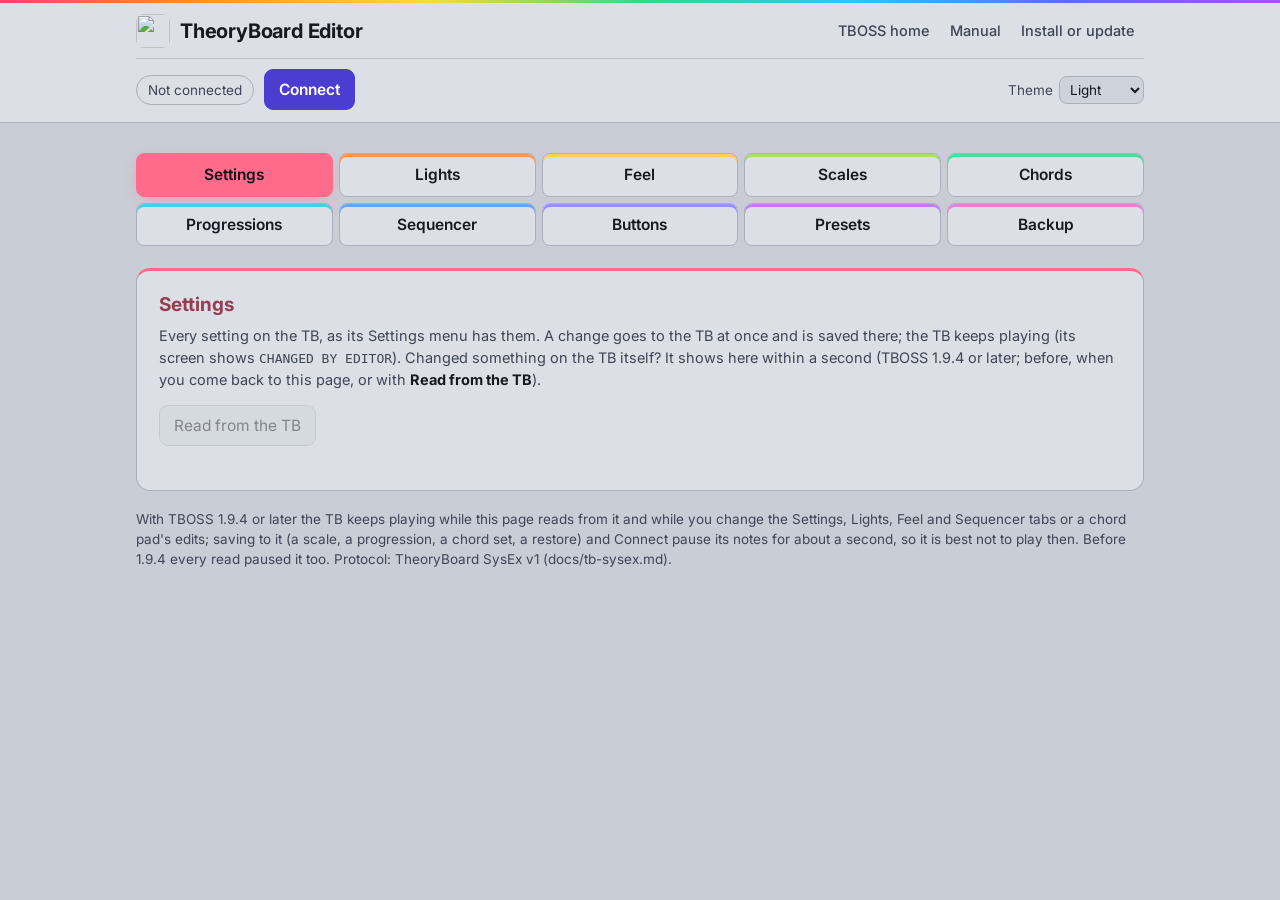
==== commit 360da76b: "TBOSS 2.6: the groove, slide and bend glide, named functions, faster pads Co-Authored-By: Claude Fab" ====
--- a/webapp/editor.html
+++ b/webapp/editor.html
@@ -55,11 +55,11 @@
   body { margin: 0; background: var(--bg); color: var(--text);
     font: 15.5px/1.5 var(--font); -webkit-font-smoothing: antialiased; }
   a { color: var(--accent); text-underline-offset: 2px; }
-  main { max-width: 900px; margin: 0 auto; padding: 20px 16px 48px; }
+  main { max-width: 1040px; margin: 0 auto; padding: 20px 16px 48px; } /* 2.5.5: 900 before (the MIDI map scrolled sideways) */
   /* The site's header: the rainbow edge, the logo, the other pages, the connection. */
   header.top { position: relative; border-bottom: 1px solid var(--line); background: var(--panel); }
   header.top::before { content: ""; position: absolute; left: 0; right: 0; top: 0; height: 3px; background: var(--rainbow); }
-  header.top .inner { max-width: 900px; margin: 0 auto; padding: 14px 16px 12px; display: flex; align-items: center; gap: 10px 16px; flex-wrap: wrap; }
+  header.top .inner { max-width: 1040px; margin: 0 auto; padding: 14px 16px 12px; display: flex; align-items: center; gap: 10px 16px; flex-wrap: wrap; }
   .brand { display: flex; align-items: center; gap: 10px; flex: 1 0 auto; } /* 2.0.6: never under the links */
   .brand img { width: 34px; height: 34px; border-radius: 8px; flex: none; }
   h1 { font-size: 20px; margin: 0; letter-spacing: -.01em; white-space: nowrap; }
@@ -240,6 +240,13 @@
   .step-options label.plays { font-weight: 600; }
   .step-options label.plays select { font-weight: 600; border-color: var(--accent); }
   .steps .step.past { opacity: .35; }
+  .steps .step.outside { opacity: .55; } /* 2.4.0: outside the lane's loop window */
+  .lane-head .loop { display: inline-flex; gap: 4px; align-items: center; }
+  .patterns, .song { flex-wrap: wrap; gap: 6px; align-items: center; margin-bottom: 8px; }
+  .patterns button.chosen { outline: 2px solid var(--accent); }
+  .patterns > .status.said, .song > .status.said { flex-basis: 100%; } /* 2.4.0: its own line, kept free: nothing moves when a message comes */
+  .song .links select { font: inherit; }
+  .song .links select.room { visibility: hidden; } /* 2.4.0: the first pattern list's place, kept */
   .steps .step.chosen { outline: 2px solid var(--accent); outline-offset: 1px; }
   .steps .step.inrange { box-shadow: inset 0 -3px 0 var(--accent); }
   .lane-head .lane-tools, .lane-head .lane-gen { display: inline-flex; gap: 4px; align-items: center; }
@@ -264,11 +271,17 @@
   table.compare tr.differs td { font-weight: 600; }
   /* Buttons tab: the MIDI map (2.1.0), a row per slot. */
   .ccmap { display: grid; gap: 4px; margin: 10px 0; overflow-x: auto; }
-  .ccrow { display: grid; grid-template-columns: 1.6em 4.2em minmax(7em, auto) minmax(9em, 1fr) minmax(5em, auto) minmax(5em, auto) 3.5em 7.5em;
-    gap: 6px; align-items: center; min-width: 640px; }
+  /* 2.5.5: every column a fixed width or a share of what is left (the lists shrink to their cells), so a row fits the
+   * page with its Learn button in sight; it scrolls sideways only in a window too narrow for it (a phone). */
+  .ccrow { display: grid; grid-template-columns: 22px 60px minmax(0, 1.4fr) minmax(0, 1.7fr) minmax(0, .9fr) minmax(0, .9fr) 44px 112px;
+    gap: 6px; align-items: center; min-width: 600px; }
+  .ccmap.v2 .ccrow { grid-template-columns: 22px 84px 94px 60px minmax(0, 1.4fr) minmax(0, 1.7fr) minmax(0, .9fr) minmax(0, .9fr) 44px 112px; min-width: 760px; } /* 2.4.13 */
   .ccrow.cchead span { font-size: 12px; color: var(--muted); }
   .ccrow.unused .ccn { color: var(--muted); }
-  .ccrow input[type=number] { width: 4em; }
+  .ccrow select, .ccrow input[type=number] { width: 100%; min-width: 0; font-size: 14px; padding: 6px; }
+  .ccrow button { width: 100%; padding: 6px 4px; font-size: 13.5px; white-space: nowrap; }
+  .ccrow .hint { font-size: 12px; line-height: 1.25; color: var(--muted); } /* "each time it passes 64": small, as the headings */
+  .ccrow .ccnote { grid-column: span 3; } /* in place of From, To and Pickup */
   @media (max-width: 560px) { .preset { grid-template-columns: 2em minmax(0, 1fr); } .preset .facts { grid-column: 2; } }
 
   /* Each area has its own color from the rainbow, like the board's lit pads: a strip on its tab, the tab lit when
@@ -1498,7 +1511,8 @@
   try {
     const records = await tb.readRecords(call, userSlots(), favSupported(), progSupported(), setsSupported(), lanesSupported(),
       tb.settingsSupported(state.info && state.info.version), tb.contentSupported(state.info && state.info.version),
-      tb.v2Supported(state.info && state.info.version), tb.midiMapSupported(state.info && state.info.version));
+      tb.v2Supported(state.info && state.info.version), tb.midiMapRecords(state.info && state.info.version), // 2.4.13: two
+      tb.v24Supported(state.info && state.info.version), tb.extraSupported(state.info && state.info.version)); // 2.4.0; 2.5.1: extras
     download(`theoryboard-settings-${stamp()}.json`,
       JSON.stringify(tb.makeBackup(records, state.info && state.info.version), null, 1), 'application/json');
     say('settingsStatus', `Backup saved: ${records.length} records (settings, presets, user scales, favorites, progressions, chord sets and the step pattern).`, 'good');
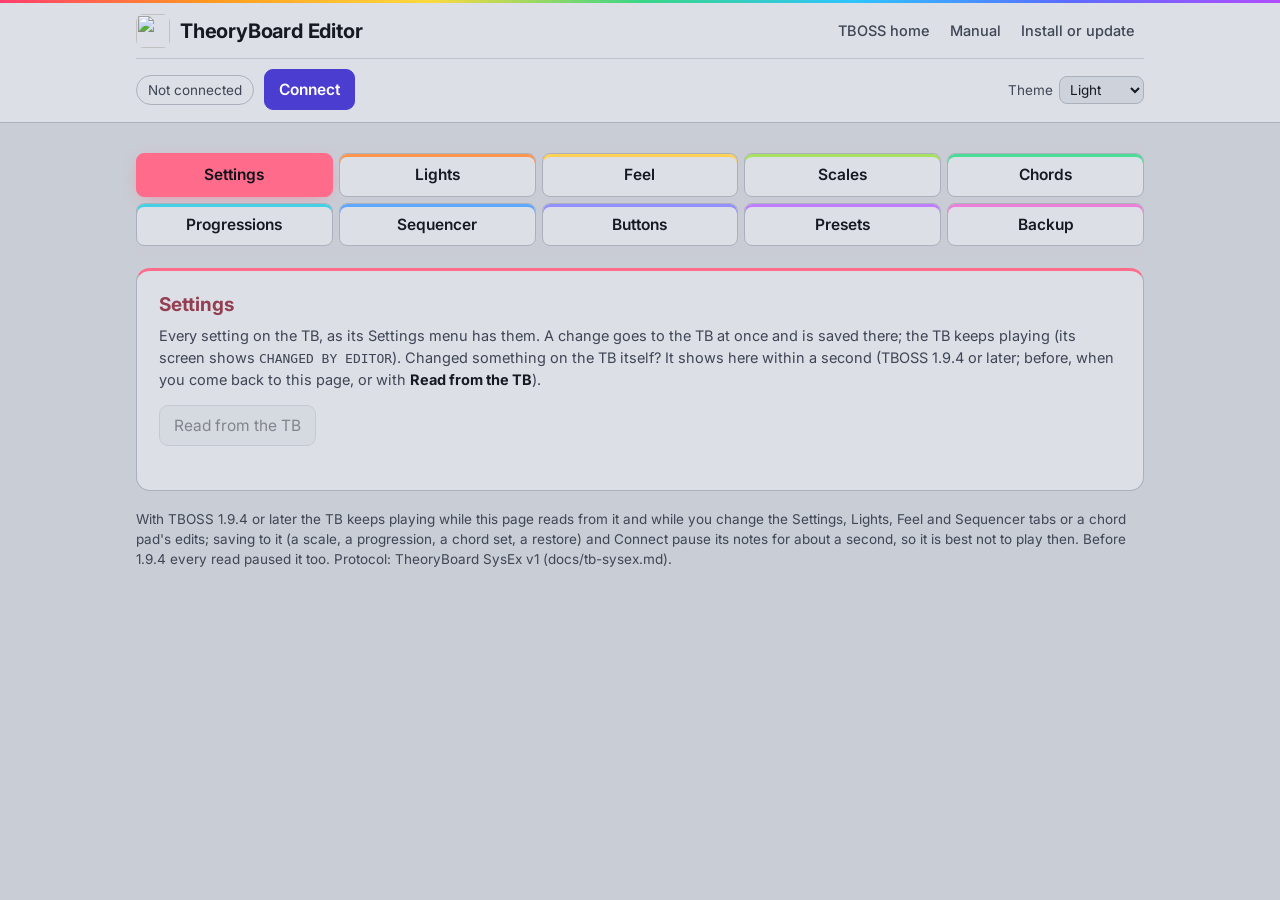
==== commit f8232249: "TBOSS 2.7: running directions, Lasts and Skip, more Stutter, the progression library, MIDI files" ====
--- a/webapp/editor.html
+++ b/webapp/editor.html
@@ -249,6 +249,13 @@
   .song .links select.room { visibility: hidden; } /* 2.4.0: the first pattern list's place, kept */
   .steps .step.chosen { outline: 2px solid var(--accent); outline-offset: 1px; }
   .steps .step.inrange { box-shadow: inset 0 -3px 0 var(--accent); }
+  /* 2.6.8: a skipped step struck through and faint (the TB lights it dim red), one that lasts longer marked x2..x4, an
+   * Interpolate point dotted */
+  .steps .step { position: relative; }
+  .steps .step.skipped { text-decoration: line-through; opacity: .4; border: 1px dashed #c33; }
+  .steps .step[data-lasts]::after { content: attr(data-lasts); position: absolute; right: 2px; top: 0; font-size: 9px; font-weight: 700; color: var(--accent); }
+  .steps .step.point { outline: 2px dotted var(--accent); outline-offset: -3px; }
+  .lane-head .direction { display: inline-flex; gap: 6px; align-items: center; }
   .lane-head .lane-tools, .lane-head .lane-gen { display: inline-flex; gap: 4px; align-items: center; }
   .step-options { display: flex; flex-wrap: wrap; gap: 10px 16px; align-items: center; }
   /* Chords tab: the 48 chord pads with their edits, as on the board (12 columns, 4 rows). */
@@ -431,12 +438,14 @@
       <label>Key <select id="progRoot"></select></label>
       <select id="progScale" aria-label="Scale"></select>
       <label>Each unit <select id="progUnit"></select></label>
+      <label title="Well-known progressions, written in scale degrees: picking one types its chords in the key above and sets the scale it is written in (the TB has the same list: Settings → Progressions → Library)">Library <select id="progLibrary"></select></label>
     </div>
     <textarea id="progText" rows="2" placeholder="Am D Dm Am C G E7 Am" spellcheck="false" aria-label="Chords"></textarea>
     <div class="chips" id="progChords" style="margin-top:8px"></div>
     <div class="row">
       <button id="progSave" class="primary" disabled>Save to P1</button>
       <button id="progCopy">Copy as text</button>
+      <button id="progMidi" title="The chords as a MIDI file (close voicings, at the TB's tempo) to drag into a DAW">Save as MIDI file</button>
       <button id="progClear" disabled>Clear P1</button>
     </div>
     <div class="status" id="progStatus"></div>
@@ -559,6 +568,7 @@
 import * as tb from './tb-protocol.js';
 import * as midi from './tb-midi.js';
 import * as chords from './tb-chords.js';
+import * as midifile from './tb-midifile.js';
 import { settingsTab } from './tb-settings.js';
 import { lightsTab } from './tb-lights-tab.js';
 import { feelTab } from './tb-feel-tab.js';
@@ -1049,6 +1059,9 @@
   }
 }
 chords.UNIT_NAMES.forEach((n, i) => $('progUnit').add(new Option(n, i)));
+// 2.6.6: the progression library (the TB's own list), typed in the key chosen here
+$('progLibrary').add(new Option('Choose…', ''));
+chords.LIBRARY.forEach((x, i) => { const o = new Option(x.name + (x.title ? ` — ${x.title}` : ''), i); $('progLibrary').add(o); });
 $('progRoot').value = '9'; $('progScale').value = '1'; $('progUnit').value = '2';
 function convertProg() {
   const tonic = +$('progRoot').value, home = +$('progScale').value, text = $('progText').value;
@@ -1198,6 +1211,7 @@
   $('progSave').disabled = !on || !prog.current || state.busy;
   $('progClear').disabled = !on || !stored || !stored.steps.length || state.busy;
   $('progCopy').disabled = !$('progText').value.trim();
+  $('progMidi').disabled = !prog.current;
 }
 async function loadProgressions() {
   prog.slots.fill(null);
@@ -1265,6 +1279,25 @@
   } catch (e) { message = `Not cleared: ${e.message}.`; kind = 'err'; }
   drawProgTabs(); convertProg(); // redraws the (empty) chords and their status line first
   say('progStatus', message, kind);
+};
+$('progLibrary').onchange = () => {
+  const x = chords.LIBRARY[+$('progLibrary').value];
+  $('progLibrary').value = '';
+  if (!x) return;
+  if (!hasOption($('progScale'), x.mode)) return;
+  $('progScale').value = String(x.mode); $('progUnit').value = String(x.unit);
+  $('progText').value = chords.libraryText(x, +$('progRoot').value);
+  convertProg();
+  if (prog.current) say('progStatus', `${x.name} from the library, in ${NOTES[+$('progRoot').value]} ${scaleTitle(x.mode)}. Save to P${prog.slot + 1} to keep it.`, 'good');
+};
+// 2.6.6: the chords as a MIDI file, at the TB's tempo (Settings → Play → Tempo: 40 + 5 a step)
+const boardBpm = () => { const t = settings.item(['PLAY'], 'TEMPO'); return t ? 40 + 5 * t.value : 120; };
+$('progMidi').onclick = () => {
+  if (!prog.current) { say('progStatus', 'Type or choose a progression first.', 'err'); return; }
+  const list = chords.progressionChords(prog.current, +$('progRoot').value, stepsOf, prog.rows);
+  const bytes = midifile.progressionMidi(list, prog.current.unit, { bpm: boardBpm(), name: `P${prog.slot + 1}` });
+  midifile.saveFile(bytes, `TB progression P${prog.slot + 1}.mid`);
+  say('progStatus', `Saved as a MIDI file: ${list.map((c) => c.name).join(' ')}.`, 'good');
 };
 $('progCopy').onclick = async () => {
   const text = prog.current ? chords.progressionToText(prog.current, +$('progRoot').value, stepsOf, prog.rows) : $('progText').value.trim();
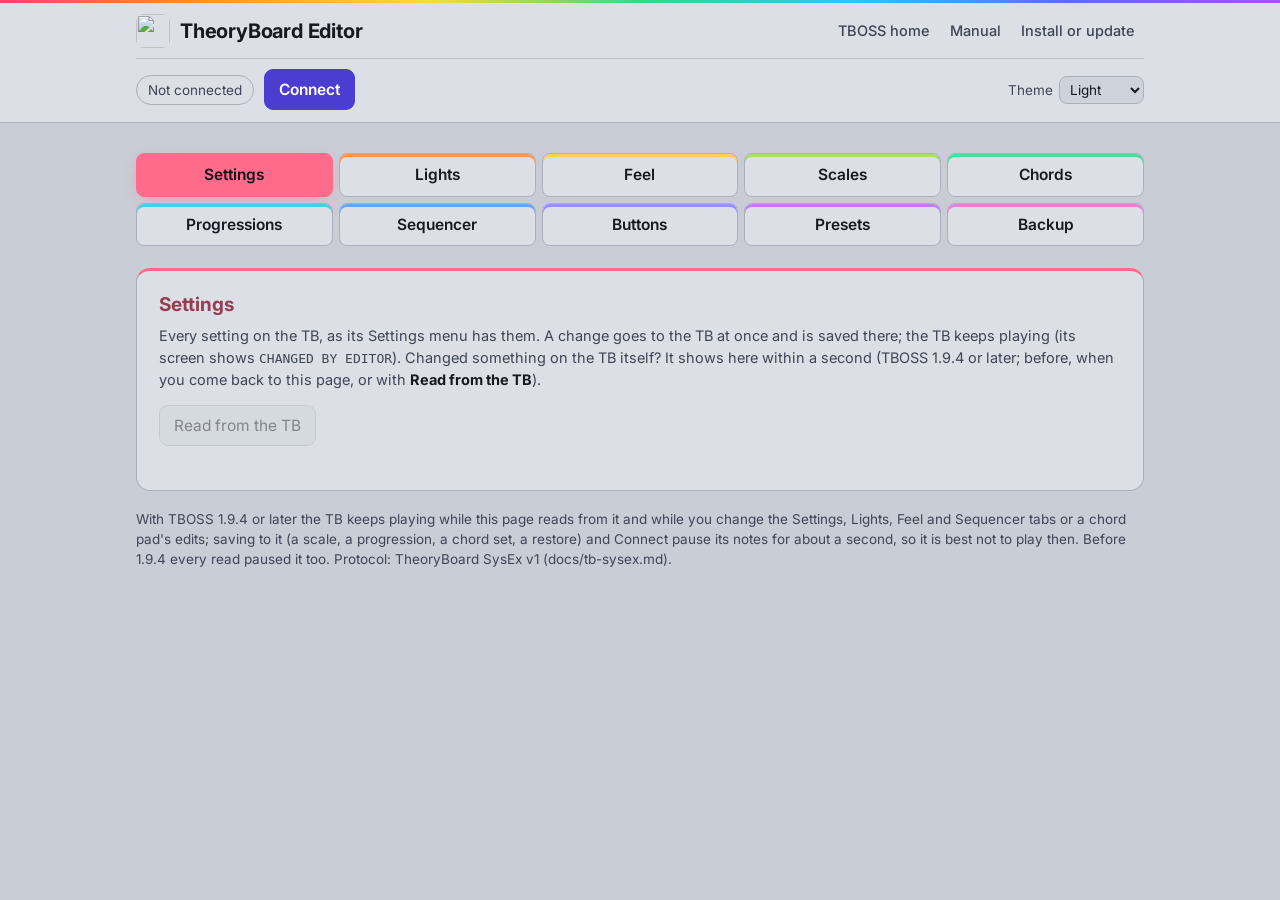
==== commit b99bed27: "TBOSS 2.8: small fixes from a fourth code review, the Chords tab's Many at once and jazz chord set s" ====
--- a/webapp/editor.html
+++ b/webapp/editor.html
@@ -746,6 +746,7 @@
     state.slots[slot] = tb.decodeScale(await ok(tb.getScale(slot)));
     $('name').value = state.slots[slot].name;
     say('scaleStatus', `Saved to U${slot + 1}. Press U${slot + 1} on the TB (or "Use it on the TB") to play it.`, 'good');
+    settings.relabelItems(CONTENT_ITEMS.scales); // 2.8: its name in Settings → Play → Scale
   } catch (e) {
     say('scaleStatus', `Not saved: ${e.message}.` + (e.message.includes('accepted') ? ' (A scale in use must keep at least 5 notes and fit the pads.)' : ''), 'err');
   }
@@ -761,6 +762,7 @@
     await ok(tb.setScale(slot, 0, ''));
     state.slots[slot] = { slot, mask: 0, name: '' };
     say('scaleStatus', `U${slot + 1} is empty now.`, 'good');
+    settings.relabelItems(CONTENT_ITEMS.scales);
   } catch (e) { say('scaleStatus', `Not cleared: ${e.message} (the scale in use cannot be cleared; pick another first).`, 'err'); }
   drawTabs(); refreshButtons();
 };
@@ -1314,6 +1316,9 @@
 const SET_EXAMPLES = [
   ['Pop: the key and its neighbors', 'POP', 'C Dm Em F G Am Bb Ab Fm D7 E7 G7'],
   ['Jazz: sevenths and ii–V', 'JAZZ', 'Cmaj7 Dm7 Em7 Fmaj7 G7 Am7 Bm7b5 A7 D7 E7 Bb7 Ebmaj7'],
+  // 2.8 (a user's request, 2026-11-18): 9ths and 13ths, and ii–V–I with each V's tritone substitution beside it
+  ['Jazz: ninths and thirteenths', '9THS 13THS', 'Dm9 G13 Cmaj9 Dm13 G7b9 Cmaj13 Fmaj9 Em9 A13 Am9 D9 Bm7b5'],
+  ['Jazz: ii–V–I with tritone substitutions', 'TRITONE SUBS', 'Dm7 G7 Db7 Cmaj7 Em7 A7 Eb7 Fmaj7 Bm7b5 E7 Bb7 Am7'],
   ['Blues: dominant sevenths and ninths', 'BLUES', 'C7 F7 G7 C9 F9 G9 Am7 D7 Eb7 Bb7 E7 A7'],
   ['Minor: A minor with its borrowed chords', 'A MINOR', 'Am Bdim C Dm Em E7 F G Fm Bb Dm7 Gsus4'],
   ['Circle of fifths: the 12 major chords', 'FIFTHS MAJOR', 'C G D A E B F# Db Ab Eb Bb F'],
@@ -1440,6 +1445,7 @@
     await ok(tb.setChordSet(slot, cs));
     sets.slots[slot] = tb.chordSetFromWords(tb.chordSetToWords(cs)); // as the board keeps it
     say('setStatus', `Saved to set ${slot + 1}. "Use it on the TB" plays it on the chord pads now.`, 'good');
+    settings.relabelItems(CONTENT_ITEMS.sets); // 2.8: its name in Settings → Chords → Chord set and Capture
   } catch (e) { say('setStatus', `Not saved: ${e.message}${/not accepted/.test(e.message) ? ' (a chord would go above the highest MIDI note at the TB\'s chord octave)' : ''}.`, 'err'); }
   state.busy = false; drawSetTabs(); refreshSets();
 };
@@ -1467,6 +1473,7 @@
     await ok(tb.clearChordSet(slot));
     sets.slots[slot] = null; $('setText').value = ''; $('setName').value = '';
     message = `Set ${slot + 1} is empty now.`; kind = 'good';
+    settings.relabelItems(CONTENT_ITEMS.sets);
   } catch (e) {
     message = /not accepted/.test(e.message) ? `Not cleared: the TB plays set ${slot + 1} now. Go back to the scale's chords first.`
       : `Not cleared: ${e.message}.`;
@@ -1653,6 +1660,9 @@
 // sends between two notes, without pausing); the Settings tab takes the values and where items show, the Sequencer
 // tab (when shown) its steps.
 const poll = { last: null, busy: false, timer: 0, info: null };
+// 2.8 (bench 2.8.4 J4.4): the Settings items whose value names show what the board holds (tb-settings.js relabelItems)
+const CONTENT_ITEMS = { progressions: ['PROGRESSIONS/PROGRESSION'], patterns: ['PATTERNS/PATTERN', 'PATTERNS/COPY TO', 'PATTERNS/SONG'],
+  sets: ['CHORDS/CHORD SET', 'CHORDS/CAPTURE'], scales: ['PLAY/SCALE'] };
 async function pollBoard() {
   const info = state.info;
   if (poll.busy || !info || !tb.stateSupported(info.version) || document.visibilityState !== 'visible') return;
@@ -1677,7 +1687,8 @@
       if ($('presets').classList.contains('shown')) await presetList.refresh();
       if ($('chordsets').classList.contains('shown') && setsUnedited()) await loadChordSets();
     }
-    if (was && now.progressions !== was.progressions) prog.stale = true; // 2.0.5
+    if (was && now.progressions !== was.progressions) { prog.stale = true; await settings.relabelItems(CONTENT_ITEMS.progressions); } // 2.0.5
+    if (lanesChanged) await settings.relabelItems(CONTENT_ITEMS.patterns); // 2.8 (bench 2.8.4 J4.4)
     if (prog.stale && $('progressions').classList.contains('shown')) await refreshProgressions();
     poll.last = now;
   } catch { /* not connected, or no reply this time: the next one */ }
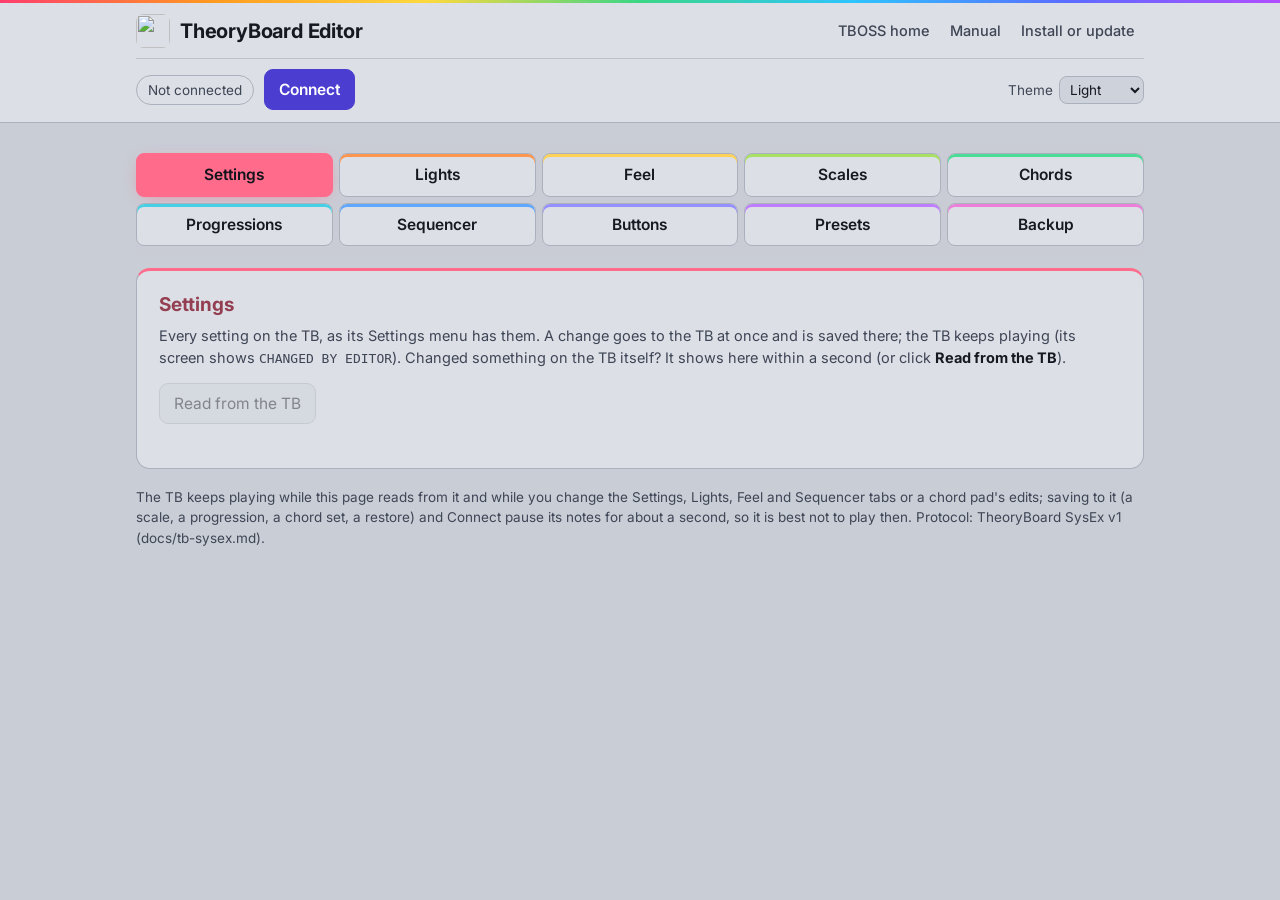
==== commit b7d9905b: "TBOSS 2.9: bug fixes only (CC lanes keep their value through All notes off and Shut down, and more);" ====
--- a/webapp/editor.html
+++ b/webapp/editor.html
@@ -124,6 +124,7 @@
   code { font-size: 13px; }
   .facts { font-size: 13.5px; color: var(--muted); }
   .hidden { display: none; }
+  .offline { opacity: .55; } /* 2.8.5: every option shown before a TB connects, not in use */
   a.download { display: inline-block; margin-right: 12px; }
   /* Scale library */
   .lib { display: grid; grid-template-columns: minmax(0, 1fr) minmax(0, 1fr); gap: 14px; }
@@ -388,7 +389,7 @@
       </div>
     </div>
     <h2 style="margin-top:16px">Favorites <small class="facts" id="favCount"></small></h2>
-    <p class="hint" id="favHint">Connect a TB with TBOSS 0.7.0 or later to keep favorites on it.</p>
+    <p class="hint" id="favHint">Connect a TB to keep favorites on it.</p>
     <div class="list" id="favList"></div>
     <div class="row">
       <button id="favSave" class="primary" disabled>Save favorites to the TB</button>
@@ -432,7 +433,7 @@
       transpose the progression, so the key here only names the chords.
       <a href="https://github.com/armandhammer/TBOSS/blob/main/docs/manual.md#progressions" target="_blank" rel="noopener">The manual</a>
       walks through recording, playing and typing a progression, step by step.</p>
-    <p class="hint" id="progHint">Connect a TB with TBOSS 0.11.0 or later to keep progressions on it.</p>
+    <p class="hint" id="progHint">Connect a TB to keep progressions on it.</p>
     <div class="tabs" role="tablist" id="progTabs"></div>
     <div class="row">
       <label>Key <select id="progRoot"></select></label>
@@ -449,10 +450,10 @@
       <button id="progClear" disabled>Clear P1</button>
     </div>
     <div class="status" id="progStatus"></div>
-    <p class="hint v2only hidden">Each chord's chance (TBOSS 2.0): under each chord, how often it plays as written, and what
+    <p class="hint">Each chord's chance: under each chord, how often it plays as written, and what
       plays the other times: a rest, or the borrowed chord (the same chord pad in the parallel major or minor key, so C
       becomes Cm in C major). Changes to a saved progression go to the TB at once; a new one takes them with Save.</p>
-    <div class="v2only hidden" id="chainBox">
+    <div id="chainBox">
       <h3>Chain</h3>
       <p class="hint">Up to 8 progressions played one after another, then again from the first, for example P1 &gt; P1 &gt; P2
         &gt; P3. On the TB, Settings → Sequence → <i>Chain</i> On (or Shift + root button 9) makes Play, the pedal and a
@@ -473,7 +474,7 @@
       On the TB: Settings → Chords → Chord set (Scale = the scale's own chords, Grid = the scale's chords with a chord
       type per row: triads at the bottom, then sevenths, sus chords and ninths at the top; Full = the original
       TheoryBoard's Full layout).</p>
-    <p class="hint" id="setHint">Connect a TB with TBOSS 1.0 or later to keep chord sets on it.</p>
+    <p class="hint" id="setHint">Connect a TB to keep chord sets on it.</p>
     <div class="tabs" role="tablist" id="setTabs"></div>
     <div class="row">
       <label>Written in <select id="setKey"></select></label>
@@ -511,11 +512,11 @@
       Shift + another center button = its printed function, Shift + root button 1–8 = play progression P1–P8, Shift + mode
       button 1–8 = load preset 1–8, Shift + chord pad = pick that chord for Settings → Chords without playing it.
       "While held" actions shape every chord you play while you hold the button. On the TB: Settings → Buttons.</p>
-    <p class="hint" id="btnHint">Connect a TB with TBOSS 1.0 or later to set its buttons.</p>
+    <p class="hint" id="btnHint">Connect a TB to set its buttons.</p>
     <div class="buttons" id="btnList"></div>
-    <div class="row hidden" id="u3Row"><label>U3 button (top right) <select id="btnU3">
+    <div class="row" id="u3Row"><label>U3 button (top right) <select id="btnU3">
       <option value="0">Its scale (user scale U3)</option><option value="1">Shift</option></select></label>
-      <span class="hint">TBOSS 2.0. As Shift: a tap is Shift for the next button or chord pad, two quick taps latch it, held it
+      <span class="hint">As Shift: a tap is Shift for the next button or chord pad, two quick taps latch it, held it
         is Shift while held. Shift + the buttons under the screen do more (the screen's bottom line shows what).</span></div>
     <div class="row">
       <button id="btnSave" class="primary" disabled>Save to the TB</button>
@@ -559,10 +560,9 @@
     <div id="norLinks"></div>
   </section>
 
-  <p class="facts">With TBOSS 1.9.4 or later the TB keeps playing while this page reads from it and while you change the
+  <p class="facts">The TB keeps playing while this page reads from it and while you change the
     Settings, Lights, Feel and Sequencer tabs or a chord pad's edits; saving to it (a scale, a progression, a chord set, a
-    restore) and Connect pause its notes for about a second, so it is best not to play then. Before 1.9.4 every read
-    paused it too. Protocol: TheoryBoard SysEx v1 (docs/tb-sysex.md).</p>
+    restore) and Connect pause its notes for about a second, so it is best not to play then. Protocol: TheoryBoard SysEx v1 (docs/tb-sysex.md).</p>
 </main>
 <script type="module">
 import * as tb from './tb-protocol.js';
@@ -777,8 +777,7 @@
 let previewUntil = 0;
 function sendPreview(off = false) {
   if (!state.out || !state.info) return;
-  const slot = tb.versionAtLeast(state.info.version, 0, 5) ? state.slot : undefined;
-  try { state.out.send(tb.preview(off ? 0 : state.mask, state.root, slot)); } catch { /* port gone */ }
+  try { state.out.send(tb.preview(off ? 0 : state.mask, state.root, state.slot)); } catch { /* port gone */ }
 }
 function previewScale() { previewUntil = Date.now() + PREVIEW_MS; sendPreview(); }
 function stopPreview() { if (previewUntil) { previewUntil = 0; sendPreview(true); } }
@@ -829,7 +828,7 @@
 
 // ---- scale library, find by notes, one note away, favorites ---------------------------------
 const lib = { mode: 'browse', sel: tb.KNOWN_SCALES[0], find: 0, favs: [], favDirty: false, listeners: [] };
-const favSupported = () => !!state.info && tb.versionAtLeast(state.info.version, 0, 7);
+const haveTB = () => !!state.info; // 2.8.5: every part shows whether or not a TB is connected; only reading and saving need one
 // Built-in scales and the user slots that hold a scale (ids 12..23).
 function libScales() {
   const mine = state.slots.map((s, i) => (s && s.mask ? { id: tb.USER_FIRST + i, name: `U${i + 1} · ${s.name || 'unnamed'}`,
@@ -904,10 +903,10 @@
 function refreshLib() {
   const connected = !!state.info;
   $('libUse').disabled = !connected || !lib.sel;
-  $('libFav').disabled = !favSupported() || !lib.sel || lib.favs.includes(lib.sel.id) || lib.favs.length >= tb.FAVORITES;
+  $('libFav').disabled = !haveTB() || !lib.sel || lib.favs.includes(lib.sel.id) || lib.favs.length >= tb.FAVORITES;
   $('libFav').textContent = lib.sel && lib.favs.includes(lib.sel.id) ? 'In your favorites' : 'Add to favorites';
-  $('favSave').disabled = !favSupported() || !lib.favDirty;
-  $('favClear').disabled = !favSupported() || !lib.favs.length;
+  $('favSave').disabled = !haveTB() || !lib.favDirty;
+  $('favClear').disabled = !haveTB() || !lib.favs.length;
   $('findListen').disabled = !state.access;
 }
 function drawFind() {
@@ -969,7 +968,7 @@
     await ok(tb.selectScale(lib.sel.id));
     say('libStatus', `The TB now plays ${lib.sel.name} (the key stays as set on the TB).`, 'good');
   } catch (e) {
-    say('libStatus', `Could not select it: ${e.message}` + (lib.sel.id >= tb.LIBRARY_FIRST ? ' (the library needs TBOSS 0.7.0 or later).' : '.'), 'err');
+    say('libStatus', `Could not select it: ${e.message}.`, 'err');
   }
 };
 $('libFav').onclick = () => { lib.favs.push(lib.sel.id); lib.favDirty = true; drawFavs(); };
@@ -982,10 +981,10 @@
 let favDrag = -1;
 function drawFavs() {
   const list = $('favList'); list.innerHTML = '';
-  $('favCount').textContent = favSupported() ? `${lib.favs.length} of ${tb.FAVORITES}${lib.favDirty ? ' · not saved yet' : ''}` : '';
-  $('favHint').textContent = favSupported()
+  $('favCount').textContent = haveTB() ? `${lib.favs.length} of ${tb.FAVORITES}${lib.favDirty ? ' · not saved yet' : ''}` : '';
+  $('favHint').textContent = haveTB()
     ? 'The order here is the order ▲/▼ step through on the TB. Add scales above (your own U1 to U12 too), then save.'
-    : 'Connect a TB with TBOSS 0.7.0 or later to keep favorites on it.';
+    : 'Connect a TB to keep favorites on it.';
   lib.favs.forEach((id, i) => {
     const row = document.createElement('div'); row.className = 'fav'; row.draggable = true;
     row.title = 'Drag to reorder';
@@ -1024,7 +1023,7 @@
 }
 async function loadFavorites() {
   lib.favs = []; lib.favDirty = false;
-  if (favSupported()) {
+  if (haveTB()) {
     const reply = await call(tb.getFavorites());
     if (reply.status === 0) lib.favs = tb.favoritesFromWords(tb.decodeRecord(reply.data).words);
     else if (reply.status !== 7) throw new Error(tb.STATUS[reply.status] || `status ${reply.status}`);
@@ -1043,8 +1042,6 @@
 // scale or the unit changes. A stored progression is shown as text in the key chosen here.
 const prog = { slots: new Array(tb.PROG_SLOTS).fill(null), slot: 0, current: null, keyRead: false,
   chances: new Array(tb.PROG_SLOTS).fill(null), edit: [], links: [] }; // 2.0: each slot's chances, those shown, the chain
-const progSupported = () => !!state.info && tb.versionAtLeast(state.info.version, 0, 11);
-const chainSupported = () => !!state.info && tb.v2Supported(state.info.version);
 const userSteps = (id) => {
   const s = state.slots[id - tb.USER_FIRST];
   return id >= tb.USER_FIRST && id < tb.USER_FIRST + 12 && s && s.mask ? tb.semitonesOf(s.mask) : null;
@@ -1113,7 +1110,6 @@
 }
 // 2.0: chord i's chance under its chip (prog.edit), sent at once when the chips are the stored progression.
 function chanceControls(d, i) {
-  if (!chainSupported()) return;
   const c = prog.edit[i] || { chance: 0, borrow: false };
   const sel = document.createElement('select'); sel.setAttribute('aria-label', `Chord ${i + 1} chance`);
   tb.CHANCE_PCT.forEach((pct, v) => { const o = new Option(`${pct} %`, v); o.selected = v === c.chance; sel.add(o); });
@@ -1148,8 +1144,6 @@
 }
 // The chain: a choice per link, empty after the last.
 function drawChain() {
-  $('chainBox').classList.toggle('hidden', !chainSupported());
-  document.querySelectorAll('.v2only').forEach((n) => n.classList.toggle('hidden', !chainSupported()));
   const box = $('chainLinks'); box.innerHTML = '';
   for (let i = 0; i < tb.CHAIN_LINKS; i++) {
     const sel = document.createElement('select'); sel.setAttribute('aria-label', `Chain link ${i + 1}`);
@@ -1159,7 +1153,7 @@
     sel.disabled = i > prog.links.length;
     sel.onchange = () => {
       const links = [...box.querySelectorAll('select')].map((x) => x.value).filter((v) => v !== '').map(Number);
-      prog.links = links; $('chainSave').disabled = !chainSupported() || state.busy; drawChain();
+      prog.links = links; $('chainSave').disabled = !haveTB() || state.busy; drawChain();
     };
     if (i) box.append(' > ');
     box.appendChild(sel);
@@ -1202,12 +1196,12 @@
   return $('progText').value !== prog.shownText || !$('chainSave').disabled || chanceText(prog.edit, n) !== chanceText(prog.chances[prog.slot], n);
 };
 async function refreshProgressions() {
-  if (!prog.stale || state.busy || !progSupported() || progUnsaved() || document.activeElement === $('progText')) return;
+  if (!prog.stale || state.busy || !haveTB() || progUnsaved() || document.activeElement === $('progText')) return;
   prog.stale = false;
   try { await loadProgressions(); } catch { prog.stale = true; }
 }
 function refreshProg() {
-  const on = progSupported(), stored = prog.slots[prog.slot];
+  const on = haveTB(), stored = prog.slots[prog.slot];
   $('progHint').classList.toggle('hidden', on);
   $('progSave').textContent = `Save to P${prog.slot + 1}`; $('progClear').textContent = `Clear P${prog.slot + 1}`;
   $('progSave').disabled = !on || !prog.current || state.busy;
@@ -1217,7 +1211,7 @@
 }
 async function loadProgressions() {
   prog.slots.fill(null);
-  if (progSupported()) {
+  if (haveTB()) {
     const live = await call(tb.getRecord(tb.KIND.LIVE, 0));
     if (live.status === 0) prog.rows = tb.modeRows(tb.decodeRecord(live.data).words); // 2.3: Modes' rows
     if (!prog.keyRead) { // start in the board's key
@@ -1235,7 +1229,7 @@
     }
   }
   prog.chances.fill(null); prog.links = [];
-  if (chainSupported()) { // 2.0: each progression's chances and the chain
+  if (haveTB()) { // each progression's chances and the chain
     for (let i = 0; i < tb.PROG_SLOTS; i++) {
       const reply = await call(tb.getRecord(tb.KIND.CHANCE, i));
       if (reply.status === 0) prog.chances[i] = tb.chancesFromWords(tb.decodeRecord(reply.data).words, prog.slots[i] ? prog.slots[i].steps.length : 0);
@@ -1260,7 +1254,7 @@
     await ok(tb.setProgression(slot, p));
     prog.slots[slot] = tb.progressionFromWords(tb.progressionToWords(p)); // as the board keeps it
     prog.shownText = $('progText').value;
-    if (chainSupported()) { // 2.0: its chances (the board keeps a slot's until they are sent)
+    { // its chances (the board keeps a slot's until they are sent)
       const chances = Array.from({ length: p.steps.length }, (_, i) => prog.edit[i] || { chance: 0, borrow: false });
       await ok(tb.setRecord(tb.KIND.CHANCE, slot, tb.chancesToWords(chances)));
       prog.chances[slot] = chances;
@@ -1275,7 +1269,7 @@
   let message, kind;
   try {
     await ok(tb.setProgression(slot, { unit: +$('progUnit').value, scale: +$('progScale').value, steps: [] }));
-    if (chainSupported()) await ok(tb.setRecord(tb.KIND.CHANCE, slot, tb.chancesToWords([])));
+    await ok(tb.setRecord(tb.KIND.CHANCE, slot, tb.chancesToWords([])));
     prog.slots[slot] = null; prog.chances[slot] = null; prog.edit = []; $('progText').value = ''; prog.shownText = '';
     message = `P${slot + 1} is empty now.`; kind = 'good';
   } catch (e) { message = `Not cleared: ${e.message}.`; kind = 'err'; }
@@ -1311,8 +1305,6 @@
 // Like progressions, the text is what the editor works from. A chord's root is stored in
 // semitones above the key's root (0..23); the key here only names the chords.
 const sets = { slots: new Array(tb.CHORD_SETS).fill(null), slot: 0, current: null };
-const setsSupported = () => !!state.info && tb.versionAtLeast(state.info.version, 1, 0);
-const lanesSupported = () => !!state.info && tb.versionAtLeast(state.info.version, 1, 5); // the step pattern (1.5.0)
 const SET_EXAMPLES = [
   ['Pop: the key and its neighbors', 'POP', 'C Dm Em F G Am Bb Ab Fm D7 E7 G7'],
   ['Jazz: sevenths and ii–V', 'JAZZ', 'Cmaj7 Dm7 Em7 Fmaj7 G7 Am7 Bm7b5 A7 D7 E7 Bb7 Ebmaj7'],
@@ -1383,7 +1375,7 @@
   drawSetTabs(); convertSet();
 }
 function refreshSets() {
-  const on = setsSupported(), stored = setFilled(sets.slots[sets.slot]);
+  const on = haveTB(), stored = setFilled(sets.slots[sets.slot]);
   $('setHint').classList.toggle('hidden', on);
   $('setSave').textContent = `Save to set ${sets.slot + 1}`; $('setClear').textContent = `Clear set ${sets.slot + 1}`;
   $('setSave').disabled = !on || !sets.current || state.busy;
@@ -1395,7 +1387,7 @@
 }
 async function loadChordSets() {
   sets.slots.fill(null);
-  if (setsSupported()) {
+  if (haveTB()) {
     for (let i = 0; i < tb.CHORD_SETS; i++) {
       const reply = await call(tb.getRecord(tb.KIND.CHORDS, i));
       if (reply.status === 0) sets.slots[i] = tb.chordSetFromWords(tb.decodeRecord(reply.data).words);
@@ -1403,7 +1395,7 @@
     }
   }
   // 2.0: a preset's own copy of a set playing in its place (Keep chords): these are the board's own sets
-  const now = chainSupported() ? await call(tb.getRecord(tb.KIND.OWN_SET, tb.OWN_SET_NOW)) : null;
+  const now = haveTB() ? await call(tb.getRecord(tb.KIND.OWN_SET, tb.OWN_SET_NOW)) : null;
   const own = now && now.status === 0 ? tb.ownSetFromWords(tb.decodeRecord(now.data).words) : null;
   $('setCovered').classList.toggle('hidden', !(own && own.whose));
   if (own && own.whose) $('setCovered').textContent = `Preset ${own.whose} is loaded with its own copy of chord set ${own.set + 1}, ` +
@@ -1456,11 +1448,11 @@
 };
 $('setGrid').onclick = async () => {
   try { await useChords(tb.GRID_CHORDS); say('setStatus', 'The chord pads play the chord grid now: triads on the bottom row, then sevenths, sus chords and ninths.', 'good'); }
-  catch (e) { say('setStatus', `Not changed: ${e.message}${/not accepted/.test(e.message) ? ' (the chord grid needs TBOSS 1.3 or later)' : ''}.`, 'err'); }
+  catch (e) { say('setStatus', `Not changed: ${e.message}.`, 'err'); }
 };
 $('setFull').onclick = async () => {
   try { await useChords(tb.FULL_CHORDS); say('setStatus', 'The chord pads play the Full layout now.', 'good'); }
-  catch (e) { say('setStatus', `Not changed: ${e.message}${/not accepted/.test(e.message) ? ' (the Full layout needs TBOSS 1.3 or later)' : ''}.`, 'err'); }
+  catch (e) { say('setStatus', `Not changed: ${e.message}.`, 'err'); }
 };
 $('setOff').onclick = async () => {
   try { await useChords(0); say('setStatus', "The chord pads play the scale's chords again.", 'good'); }
@@ -1491,8 +1483,7 @@
   tb.BUTTONS.forEach((label, i) => {
     const row = document.createElement('label'), name = document.createElement('span'), sel = document.createElement('select');
     name.textContent = label;
-    const known = tb.actionsFor(state.info && state.info.version); // Pivot needs 1.4.0
-    tb.ACTIONS.forEach((a, n) => { if (n < known || n === btn.actions[i]) sel.add(new Option(n === i ? `${a} (printed)` : a, n)); });
+    tb.ACTIONS.forEach((a, n) => { sel.add(new Option(n === i ? `${a} (printed)` : a, n)); });
     sel.value = String(btn.actions[i]);
     sel.onchange = () => { btn.actions[i] = +sel.value; row.classList.toggle('changed', btn.actions[i] !== i); refreshButtonsPanel(); };
     row.classList.toggle('changed', btn.actions[i] !== i);
@@ -1501,7 +1492,7 @@
   refreshButtonsPanel();
 }
 function refreshButtonsPanel() {
-  const on = setsSupported();
+  const on = haveTB();
   $('btnHint').classList.toggle('hidden', on);
   $('btnSave').disabled = !on || state.busy;
   const shifts = btn.actions.filter((a) => a === tb.ACTIONS.indexOf('Shift')).length;
@@ -1509,12 +1500,12 @@
 }
 async function loadButtons() {
   btn.actions = tb.BUTTONS.map((_, i) => i);
-  if (setsSupported()) {
+  if (haveTB()) {
     const live = await call(tb.getRecord(tb.KIND.LIVE, 0));
     if (live.status === 0) btn.actions = tb.buttonsFromWords(tb.decodeRecord(live.data).words);
     if (live.status === 0) btn.u3 = (tb.decodeRecord(live.data).words[34] >>> 24) & 1;
   }
-  $('u3Row').classList.toggle('hidden', !chainSupported()); $('btnU3').value = String(btn.u3);
+  $('btnU3').value = String(btn.u3);
   btn.loaded = [...btn.actions]; btn.all = false;
   drawButtons();
 }
@@ -1529,7 +1520,7 @@
       const board = tb.buttonsFromWords(w);
       btn.actions = btn.all ? btn.actions : board.map((a, i) => (btn.actions[i] !== btn.loaded[i] ? btn.actions[i] : a));
       const out = tb.withButtons(w, btn.actions);
-      if (chainSupported()) out[34] = ((out[34] & 0xffffff) | btn.u3 << 24) >>> 0; // 2.0: the U3 button
+      out[34] = ((out[34] & 0xffffff) | btn.u3 << 24) >>> 0; // the U3 button
       return out;
     });
     btn.loaded = [...btn.actions]; btn.all = false; drawButtons();
@@ -1549,10 +1540,7 @@
 const stamp = () => new Date().toISOString().slice(0, 19).replace(/[:T]/g, '-');
 $('backup').onclick = async () => {
   try {
-    const records = await tb.readRecords(call, userSlots(), favSupported(), progSupported(), setsSupported(), lanesSupported(),
-      tb.settingsSupported(state.info && state.info.version), tb.contentSupported(state.info && state.info.version),
-      tb.v2Supported(state.info && state.info.version), tb.midiMapRecords(state.info && state.info.version), // 2.4.13: two
-      tb.v24Supported(state.info && state.info.version), tb.extraSupported(state.info && state.info.version)); // 2.4.0; 2.5.1: extras
+    const records = await tb.readRecords(call, userSlots());
     download(`theoryboard-settings-${stamp()}.json`,
       JSON.stringify(tb.makeBackup(records, state.info && state.info.version), null, 1), 'application/json');
     say('settingsStatus', `Backup saved: ${records.length} records (settings, presets, user scales, favorites, progressions, chord sets and the step pattern).`, 'good');
@@ -1563,13 +1551,12 @@
   const file = e.target.files[0]; e.target.value = '';
   if (!file) return;
   try {
-    const result = await tb.writeRecords(call, tb.parseBackup(await file.text()), state.info && state.info.version);
+    const result = await tb.writeRecords(call, tb.parseBackup(await file.text()));
     // The panels show what the board has now; then the result (it ends the restore).
     await loadSlots(); await loadFavorites(); await loadChordSets(); await loadProgressions(); await loadButtons();
     await settings.connected(); await looks.connected(); await feels.connected();
     await steps.connected(); await padEdits.connected(); await presetList.connected(); await midiMap.connected();
     say('settingsStatus', `Restored ${result.done} of ${result.total} records.` +
-      (result.skipped.length ? ` Left out (this TBOSS doesn't have them): ${result.skipped.join(', ')}.` : '') +
       (result.failed.length ? ' Not restored: ' + result.failed.join('; ') : ''), result.failed.length ? 'err' : 'good');
   } catch (err) { say('settingsStatus', `Restore failed: ${err.message}.`, 'err'); }
 };
@@ -1665,7 +1652,7 @@
   sets: ['CHORDS/CHORD SET', 'CHORDS/CAPTURE'], scales: ['PLAY/SCALE'] };
 async function pollBoard() {
   const info = state.info;
-  if (poll.busy || !info || !tb.stateSupported(info.version) || document.visibilityState !== 'visible') return;
+  if (poll.busy || !info || document.visibilityState !== 'visible') return;
   if (poll.info !== info) { poll.info = info; poll.last = null; } // connected again: start afresh
   poll.busy = true;
   try {
@@ -1706,7 +1693,7 @@
   document.documentElement.dataset.theme = e.target.value;
   try { localStorage.setItem('tboss-editor-theme', e.target.value); localStorage.setItem('tboss-theme', e.target.value === 'light' ? 'light' : 'dark'); } catch { /* storage blocked */ }
 };
-drawTabs(); draw(); drawFind(); drawLibList(); drawLibDetail(); drawFavs(); showSlot(); showSet(); drawButtons();
+drawTabs(); draw(); drawFind(); drawLibList(); drawLibDetail(); drawFavs(); showSlot(); showSet(); drawButtons(); drawChain(); // 2.8.5: every part drawn before a TB connects
 if (!navigator.requestMIDIAccess) $('unsupported').classList.remove('hidden');
 </script>
 </body>
